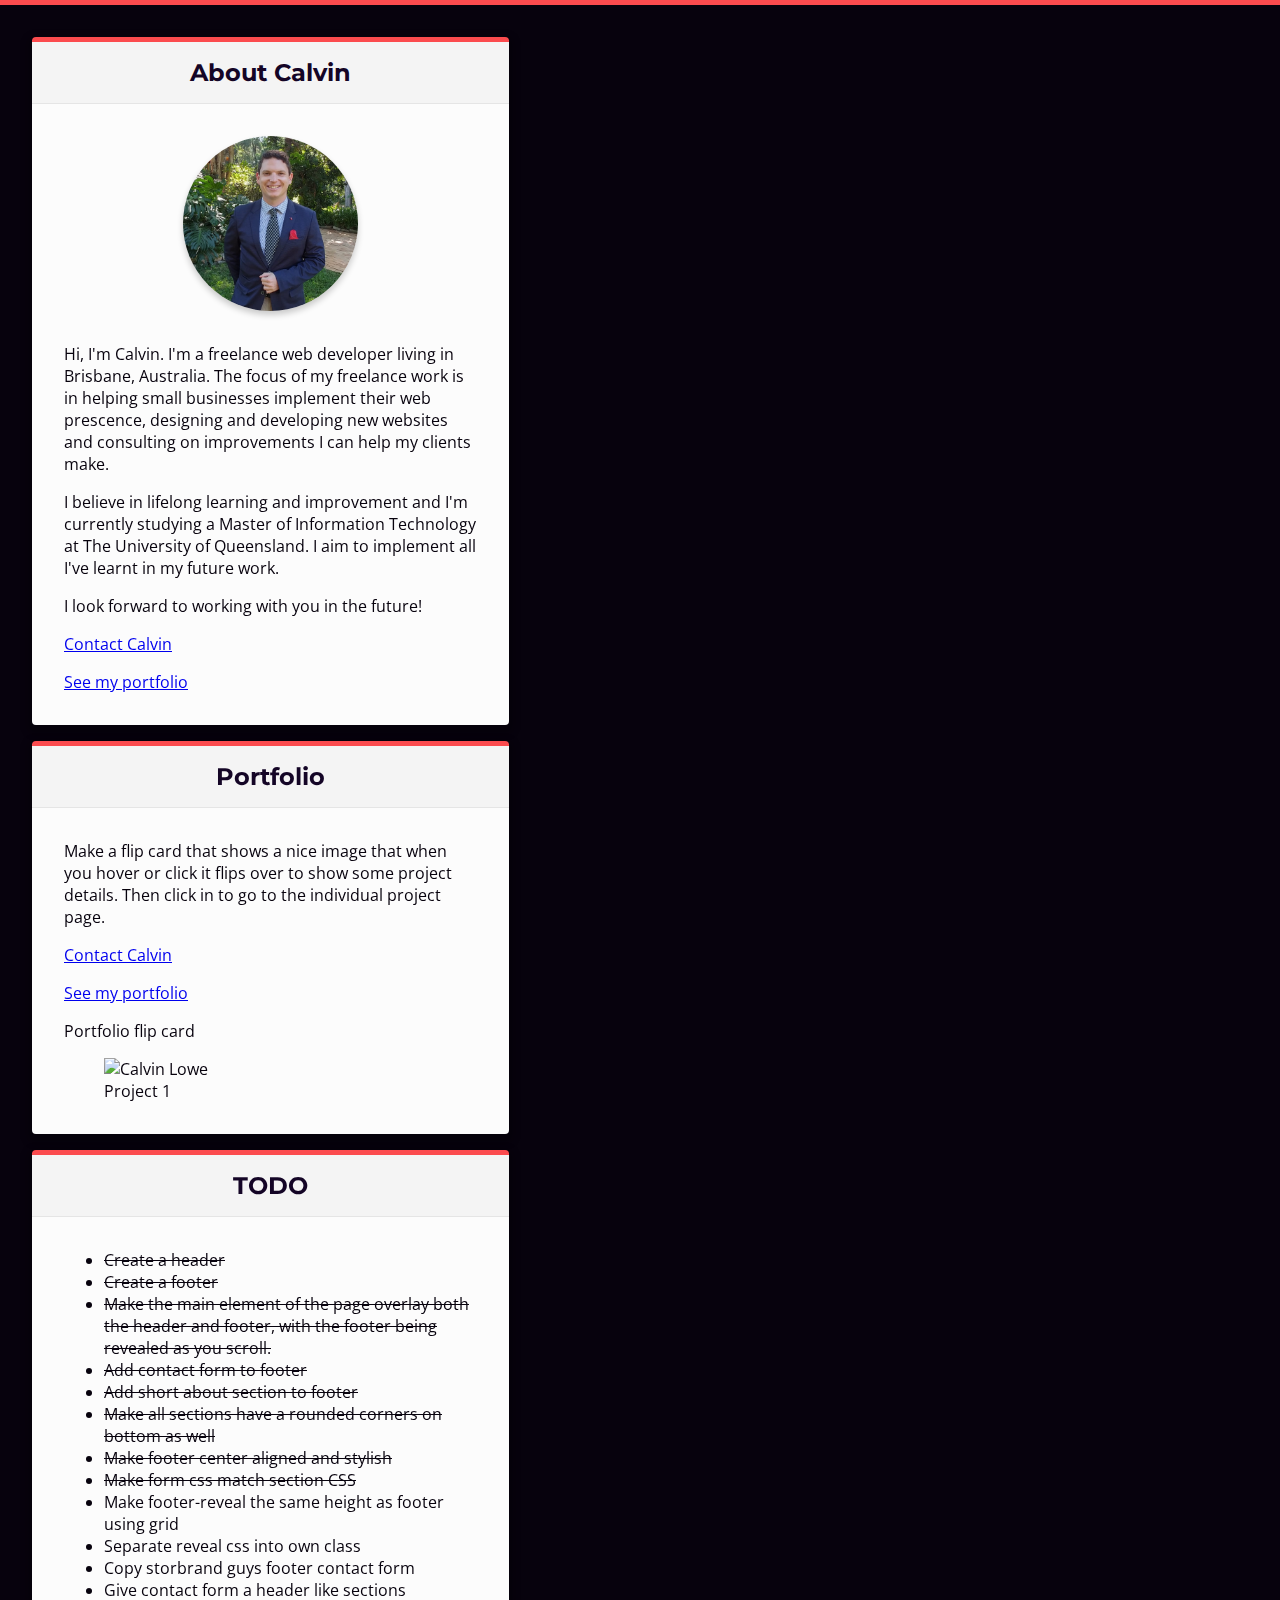
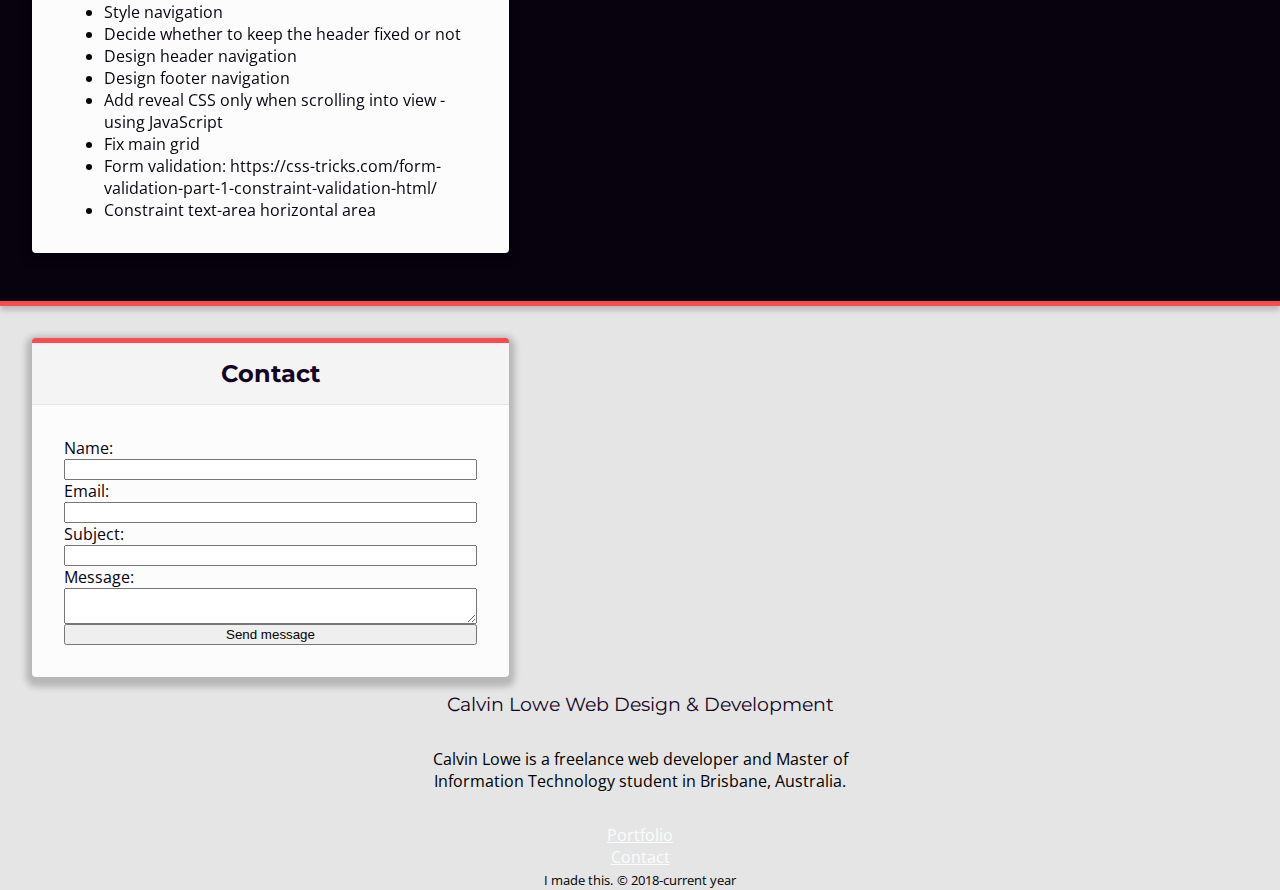
==== index.html @ c261b050 "Footer form" ====
<!DOCTYPE html>
<html lang="en"> <!-- Language set to English -->
<head>
    <!-- Meta -->
    <meta charset="utf-8">
    <meta name="viewport" content="width=device-width, initial-scale=1">
    <meta name="author" content="Calvin Lowe" />
    <meta name="description" content="Calvin Lowe is freelance a web developer who specialises in helping small business create and optimise their presence on the web">

    <!-- External resources -->
    <link href="https://fonts.googleapis.com/css?family=Montserrat:400,900|Open+Sans" rel="stylesheet">
    <script defer src="https://use.fontawesome.com/releases/v5.0.13/js/all.js" integrity="sha384-xymdQtn1n3lH2wcu0qhcdaOpQwyoarkgLVxC/wZ5q7h9gHtxICrpcaSUfygqZGOe" crossorigin="anonymous"></script>

    <!-- Stylesheets -->
    <link rel="stylesheet" href="css/base.css">
    <link rel="stylesheet" href="css/variables.css">
    <link rel="stylesheet" href="css/layout.css">
    <link rel="stylesheet" href="css/state.css">
    <link rel="stylesheet" href="css/header.css">
    <link rel="stylesheet" href="css/forms.css">
    <link rel="stylesheet" href="css/main.css">
    <link rel="stylesheet" href="css/footer.css">
    <link rel="stylesheet" href="css/sections.css">
    <link rel="stylesheet" href="css/home.css"
    
  
    <!-- Title -->
    <title>Calvin Lowe - Web Design &amp; Development</title>
</head>

<body class="page home">
    <header class="page__header">
        <h1 class="heading page__header__heading">Calvin Lowe <span class="page__header__heading__subheading">Web Design &amp; Development</span></h1>
        <nav class="page__header__nav">
            <ul class="list page__header__nav__list">
                <li><a class="link"href="#">Portfolio</a></li>
                <li><a class="link"href="#">Contact</a></li>
            </ul>
        </nav>
    </header>
    <main class="main home__main grid_type_home">
        <section class="section about">
            <header class="section__header">
                <i class="section__header__icon fas fa-user"></i>
                <h2 class="heading heading_type_section">About Calvin</h2>
            </header>

            <aside class="main__section__aside profile">
                <img class="profile__img" alt="Calvin Lowe" src="img/CalvinLoweProfile_1000x1000.jpg" width="175" height="175">
                <nav class="">
                    <ul class="list list_type_social_profile">
                        <li>
                            <a class="link profile__social__nav__list__link" title="Calvin's GitHub profile" href="https://github.com/CalvinLowe">
                                <i class="fab fa-github"></i>
                            </a>
                        </li>
                        <li>
                            <a class="link link_type_social" title="Calvin's Twitter profile" href="https://twitter.com/calvinwlowe">
                                <i class="fab fa-twitter"></i>
                            </a>
                        </li>
                        <li>
                            <a class="link link_type_social" title="Calvin's Codepen profile" href="https://codepen.io/clwebdev/#">
                                <i class="fab fa-codepen"></i>
                            </a>
                        </li>
                    </ul>
                </nav>
            </aside>
            <div class="section__wrap">
                <p>Hi, I'm Calvin. I'm a freelance web developer living in Brisbane, Australia. The focus of my freelance work is in helping small businesses implement their web prescence, designing and developing new websites and consulting on improvements I can help my clients make.</p>
                <p>I believe in lifelong learning and improvement and I'm currently studying a Master of Information Technology at The University of Queensland. I aim to implement all I've learnt in my future work.</p>
                <p>I look forward to working with you in the future!</p>
                <p><a class="link" href="/contact">Contact Calvin</a></p>
                <p><a class="link" href="/portfolio">See my portfolio</a></p>
            </div>
		</section>
		
		<section class="section">
			<header class="section__header">
				<i class="section__header__icon fas fa-code"></i>
				<h2 class="heading heading_type_section">Portfolio</h2>
			</header>
			<div class="section__wrap">
				<p>Make a flip card that shows a nice image that when you hover or click it flips over to show some project details. Then click in to go to the individual project page.</p>
				<p><a class="link" href="/contact">Contact Calvin</a></p>
				<p><a class="link" href="/portfolio">See my portfolio</a></p>
				<div>Portfolio flip card</div>
				<figure>
				<img alt="Calvin Lowe" src="http://via.placeholder.com/200x100">
				<figcaption>Project 1</figcaption>
				</figure>
			</div>
        </section>
        
        <section class="section">
			<header class="section__header">
				<i class="section__header__icon fas fa-code"></i>
				<h2 class="heading heading_type_section">TODO</h2>
			</header>
			<div class="section__wrap">
				<ul>
                    <li><s>Create a header</s></li>
                    <li><s>Create a footer</s></li>
                    <li><s>Make the main element of the page overlay both the header and footer, with the footer being revealed as you scroll.</s></li>
                    <li><s>Add contact form to footer</s></li>
                    <li><s>Add short about section to footer</s></li>
                    <li><s>Make all sections have a rounded corners on bottom as well</s></li>
                    <li><s>Make footer center aligned and stylish</s></li>
                    <li><s>Make form css match section CSS</s></li>
                    <li>Make footer-reveal the same height as footer using grid</li>
                    <li>Separate reveal css into own class</li>
                    <li>Copy storbrand guys footer contact form</li>
                    <li>Give contact form a header like sections</li>
                    <li>Style navigation</li>
                    <li>Decide whether to keep the header fixed or not</li>
                    <li>Design header navigation</li>
                    <li>Design footer navigation</li>
                    <li>Add reveal CSS only when scrolling into view - using JavaScript</li>
                    <li>Fix main grid</li>
                    <li>Form validation: https://css-tricks.com/form-validation-part-1-constraint-validation-html/</li>
                    <li>Constraint text-area horizontal area</li>
                </ul>
				</figure>
			</div>
        </section>
        
    </main>
    <footer class="page__footer--reveal"></footer>
    <footer class="page__footer">
        
        <form class="section form page__footer__form">
            <header class="section__header">
                <i class="section__header__icon far fa-envelope"></i>
                <h2 class="heading heading_type_section">Contact</h2>
            </header>
            <div class="form__wrapper">
                <label>Name:</label>
                <input type="text">
                <label>Email:</label>
                <input type="email">
                <label>Subject:</label>
                <input type="text">
                <label>Message:</label>
                <textarea></textarea>
                <input type="submit" value="Send message">
            </div>
        </form>
        <h3 class="heading heading_type_footer">Calvin Lowe <span class="page__footer__heading__subheading">Web Design &amp; Development</span></h3>
        <p class="page__footer__about">Calvin Lowe is a freelance web developer and Master of Information Technology student in Brisbane, Australia.</p>
        <nav class="page__footer__nav">
            <ul class="list page__footer__nav__list">
                <li><a class="link link_type_footer" href="#">Portfolio</a></li>
                <li><a class="link link_type_footer" href="#">Contact</a></li>
            </ul>
        </nav>
        <small>I made this.</small>
        <small>&copy; 2018-current year</small>
    </footer>

</body>
</html>
---- css/base.css ----
/**
@author: Calvin Lowe
@url: https://calvinlowe.com
@version: 2.0
@date: 17.05.18
**/

/*=============================================================================
#   Base
=============================================================================*/
p, small {
	max-width: var(--text-width);
}
.page {
	margin: 0;
    background-color: #e5e5e5;
    background-image: url("../img/trianglify.svg");
    background-size: cover;
    background-repeat: no-repeat;
	background-attachment: fixed;
	font-family: 'Open Sans', sans-serif;
	box-sizing: border-box;
}
.main {
    padding: 1rem;
}
.heading {
	font-family: 'Montserrat', sans-serif;
	margin-top: 0;
	margin-bottom: 1rem;
	color: var(--secondary-dark-colour);
}
.list {
	padding: 0;
	margin-bottom: 0;
    list-style: none;
}
.link, .link:visited {
	/* TODO: Disable hover effect on mobile? Detect touch  */
	/* TODO: What colour should I use for links??? */
    /*color: var(--secondary-dark-colour);*/
}



@media (min-width: 1000px) {
	.page {
		background-image: url("../img/trianglify-large.svg");
	}
}
---- css/variables.css ----
/**
@author: Calvin Lowe
@url: https://calvinlowe.com
@date: 17.03.18
**/

/*=============================================================================
#   Colors
=============================================================================*/
:root {
    /* Theme colours */
    --main-dark-colour: #07020D;
    --secondary-dark-colour: #140526;
    --main-light-colour: #fcfcfc;
    --main-accent-colour: #fb4b4e;
    --secondary-accent-colour: #d8d8f6;

    /* External colours */
    --twitter: #1da1f2;
    --github: #323131;
}

/*=============================================================================
#   Typography
=============================================================================*/
:root {
    --text-width: 53ch;
}
---- css/layout.css ----
/**
@author: Calvin Lowe
@url: https://calvinlowe.com
@date: 07.09.18
**/

/*=============================================================================
#   Layout
=============================================================================*/
.page {
    display: grid;
    grid-template-rows: auto auto minmax(200px, 500px);
}
---- css/state.css ----
/**
@author: Calvin Lowe
@url: https://calvinlowe.com
@date: 17.03.18
**/

/*=============================================================================
#    State
=============================================================================*/
.visually-hidden {
    display: none;
}
---- css/header.css ----
/**
@author: Calvin Lowe
@url: https://calvinlowe.com
@date: 17.03.18
**/

/*=============================================================================
#   Header
=============================================================================*/
.page__header {
    padding: 2rem;

    position: fixed;
    width: 100%;
    z-index: 2;
}
.page__header--reveal {
    height: 200px;
    z-index: 1;
}
.page__header__heading {}
---- css/forms.css ----
/**
@author: Calvin Lowe
@url: https://calvinlowe.com
@date: 17.03.18
**/

/*=============================================================================
#   Forms
=============================================================================*/
.page__footer__form {
    text-align: left;
}
.form__wrapper {
    padding: 0 2rem 2rem 2rem;

    display: grid; 
}
---- css/main.css ----
/**
@author: Calvin Lowe
@url: https://calvinlowe.com
@date: 06.09.18
**/

/*=============================================================================
#   Main
=============================================================================*/
.main {
    background-color: var(--main-dark-colour);
    border-top: 5px solid var(--main-accent-colour);
    border-bottom: 5px solid var(--main-accent-colour);
    box-shadow: 0 4px 6px 0 rgba(0,0,0,0.2);
    padding: 2rem;

    position: relative;
    z-index: 3;
}
---- css/footer.css ----
/**
@author: Calvin Lowe
@url: https://calvinlowe.com
@date: 17.03.18
**/

/*=============================================================================
#   Footer
=============================================================================*/
.page__footer {
    padding: 2rem;
    text-align: center;

    /*position: fixed;
    bottom: 0;
    width: 100%;
    z-index: 2;*/
}
.page__footer--reveal {
    z-index: 1;
}
.heading_type_footer {
    font-weight: 400;
    margin: 1rem;
}
.page__footer__nav__list {
    margin-bottom: 0;
}
.link_type_footer, .link_type_footer:visited {
    color: var(--main-light-colour);
}

.page__footer__about {
    display: inline-block;
}
---- css/sections.css ----
/**
@author: Calvin Lowe
@url: https://calvinlowe.com
@date: 17.03.18
**/

/*=============================================================================
#   Sections
=============================================================================*/
.section {
    color: var(--main-dark-colour);
    background-color: var(--main-light-colour);
    border-top: 5px solid var(--main-accent-colour);
    box-shadow: 0 4px 6px 6px rgba(0,0,0,0.2);
    border-radius: 4px;
    max-width: var(--text-width);
    margin-bottom: 1rem;
}
.section__header {
    background-color: #f4f4f4;
    border-bottom: 1px solid #e5e5e5;
    margin: 0;
    margin-bottom: 2rem;
    display: grid;
    grid-template-columns: 1fr 4fr;
    grid-template-rows: 1fr;
}
.heading_type_section {
    margin-top: 1rem;
    grid-column: 1 / 3;
    grid-row: 1 / 2;
    place-self: center;
}
.section__header__icon {
    grid-row: 1 / 2;
    grid-column: 1 / 2;
    place-self: center;
}
.profile__img {
    display: block;
    border-radius: 50%;
    margin: auto;
    box-shadow: 0 4px 6px 0 rgba(0,0,0,0.2);
}
.list_type_social_profile {
  display: flex;
  justify-content: space-evenly;
  margin: 1rem auto 0 auto;
  width: 175px;
}

.section__wrap {
    padding: 1rem 2rem;
    padding-top: 0;
}
/*=============================================================================
#   Icons
=============================================================================*/
.page .svg-inline--fa{
    color: var(--main-dark-colour);
    height: 1.5rem;
    width: 1.5rem;
}
.link_type_social:hover .fa-twitter {
    color: var(--twitter);
}
.link_type_social:hover .fa-github {
    color: var(--github);
}
---- css/home.css ----
/**
@author: Calvin Lowe
@url: https://calvinlowe.com
@date: 28.06.18
**/

/*=============================================================================
#   Grid
=============================================================================*/
/* TODO: Grid doesn't work with Padding on .main */
/*.grid_type_home {
    display: grid;
    grid-gap: 1rem;
    grid-template-columns: 1fr 1fr;
}*/
/*@media (min-width: 800px) {
    .grid_type_home {
        grid-template-columns: 1fr 1fr;
    }
        
}*/
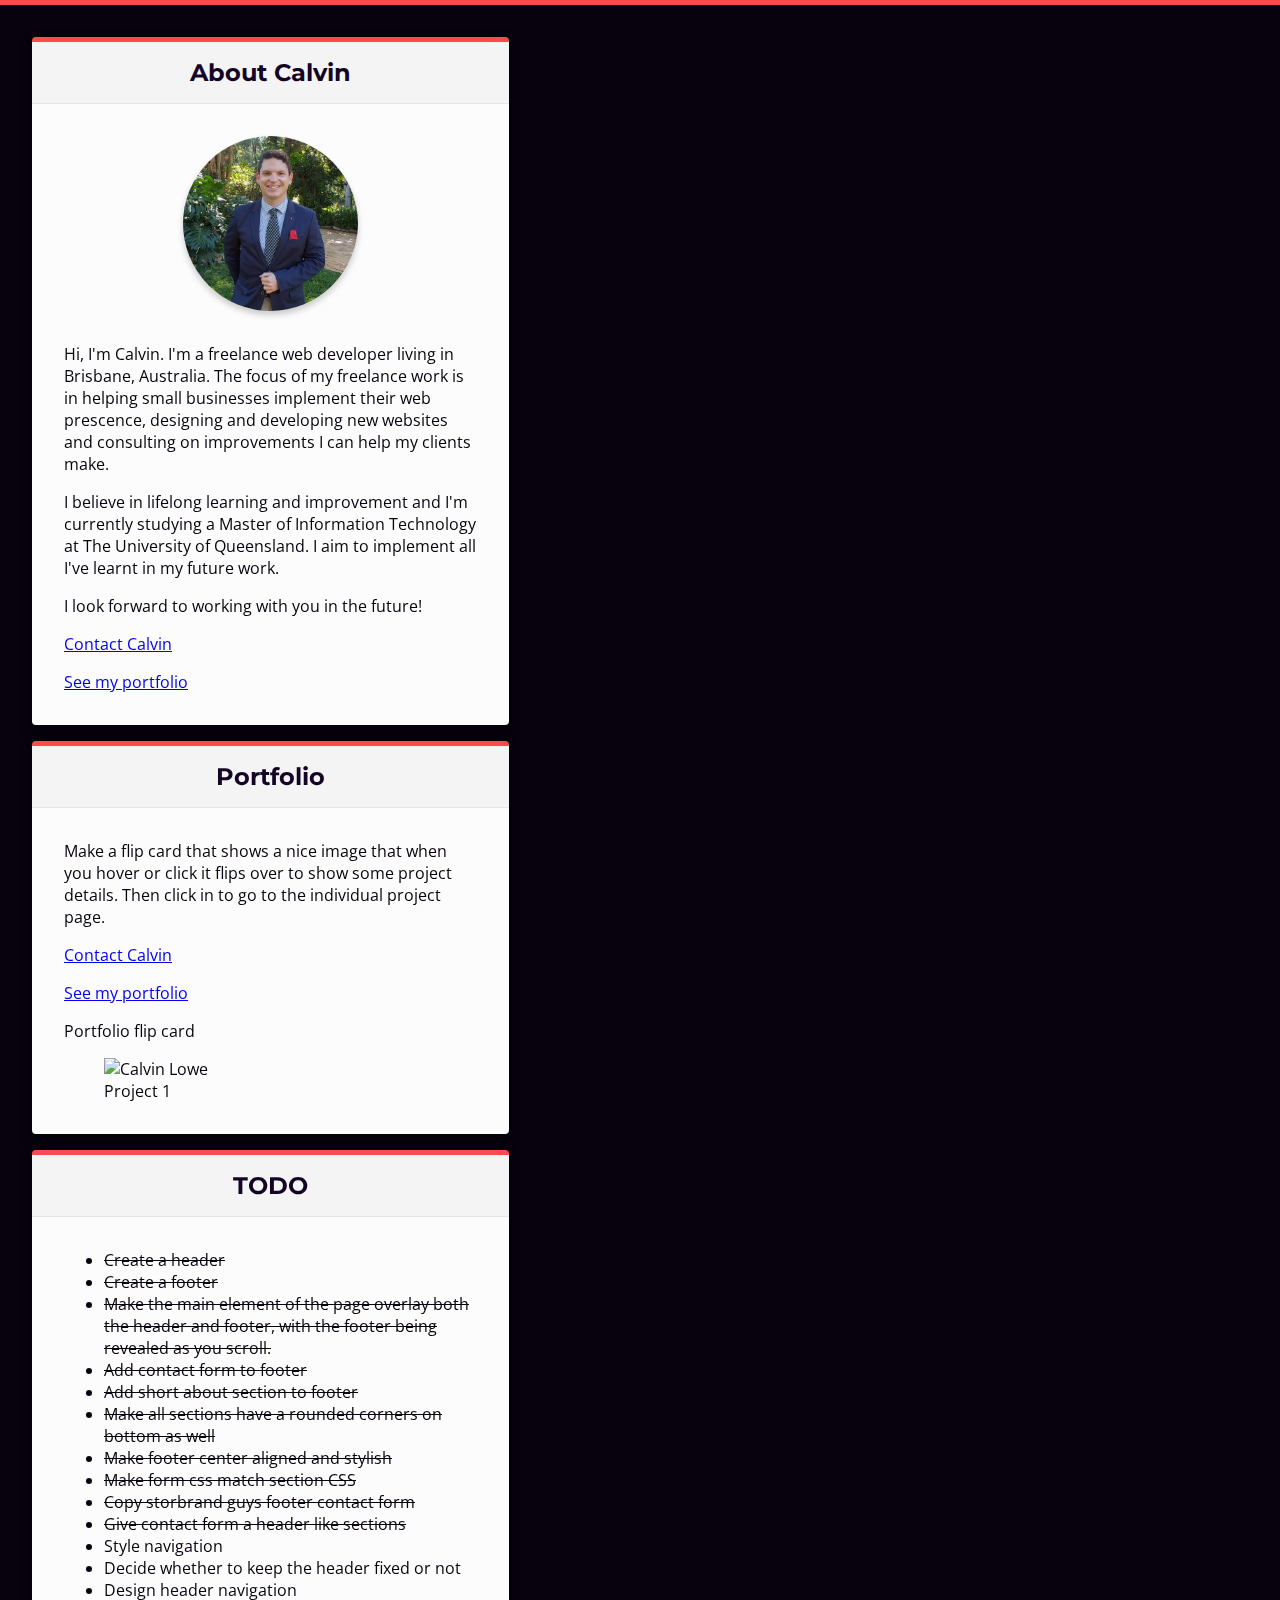
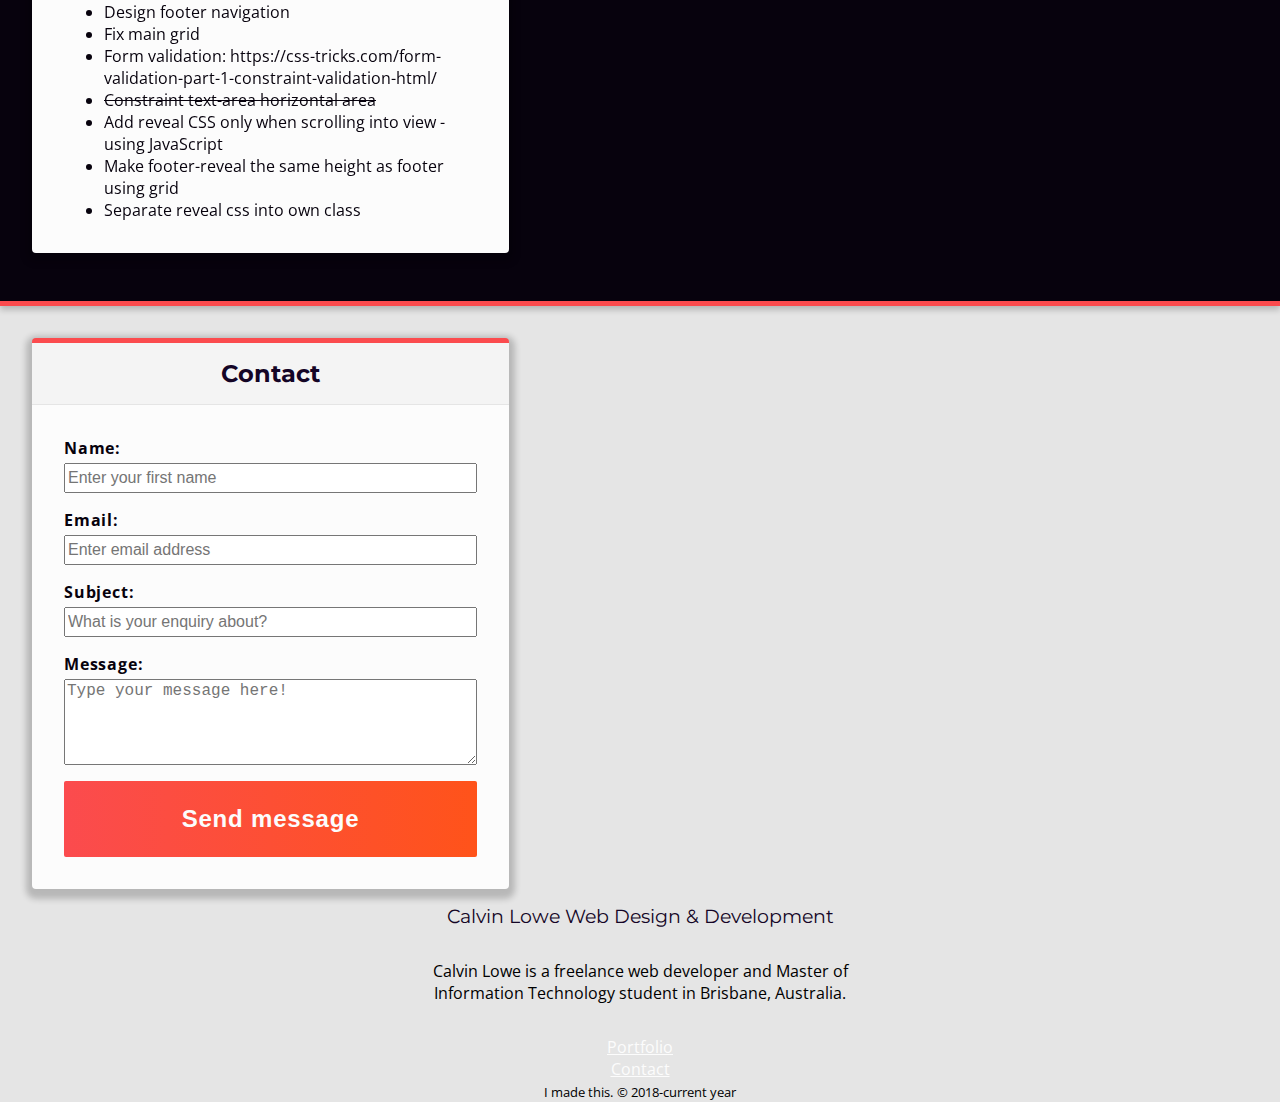
==== commit 4c1fd928: "Form and variables updated" ====
--- a/index.html
+++ b/index.html
@@ -21,9 +21,8 @@
     <link rel="stylesheet" href="css/main.css">
     <link rel="stylesheet" href="css/footer.css">
     <link rel="stylesheet" href="css/sections.css">
-    <link rel="stylesheet" href="css/home.css"
+    <link rel="stylesheet" href="css/home.css">
     
-  
     <!-- Title -->
     <title>Calvin Lowe - Web Design &amp; Development</title>
 </head>
@@ -108,18 +107,20 @@
                     <li><s>Make all sections have a rounded corners on bottom as well</s></li>
                     <li><s>Make footer center aligned and stylish</s></li>
                     <li><s>Make form css match section CSS</s></li>
-                    <li>Make footer-reveal the same height as footer using grid</li>
-                    <li>Separate reveal css into own class</li>
-                    <li>Copy storbrand guys footer contact form</li>
-                    <li>Give contact form a header like sections</li>
+
+                    <li><s>Copy storbrand guys footer contact form</s></li>
+                    <li><s>Give contact form a header like sections</s></li>
                     <li>Style navigation</li>
                     <li>Decide whether to keep the header fixed or not</li>
                     <li>Design header navigation</li>
                     <li>Design footer navigation</li>
-                    <li>Add reveal CSS only when scrolling into view - using JavaScript</li>
+                    
                     <li>Fix main grid</li>
                     <li>Form validation: https://css-tricks.com/form-validation-part-1-constraint-validation-html/</li>
-                    <li>Constraint text-area horizontal area</li>
+                    <li><s>Constraint text-area horizontal area</s></li>
+                    <li>Add reveal CSS only when scrolling into view - using JavaScript</li>
+                    <li>Make footer-reveal the same height as footer using grid</li>
+                    <li>Separate reveal css into own class</li>
                 </ul>
 				</figure>
 			</div>
@@ -135,15 +136,15 @@
                 <h2 class="heading heading_type_section">Contact</h2>
             </header>
             <div class="form__wrapper">
-                <label>Name:</label>
-                <input type="text">
-                <label>Email:</label>
-                <input type="email">
-                <label>Subject:</label>
-                <input type="text">
-                <label>Message:</label>
-                <textarea></textarea>
-                <input type="submit" value="Send message">
+                <label class="form__label">Name:</label>
+                <input class="form__input" type="text" placeholder="Enter your first name" required>
+                <label class="form__label">Email:</label>
+                <input class="form__input" type="email" placeholder="Enter email address" required>
+                <label class="form__label">Subject:</label>
+                <input class="form__input" type="text" placeholder="What is your enquiry about?" required>
+                <label class="form__label">Message:</label>
+                <textarea class="form__input form__textarea" placeholder="Type your message here!" required></textarea>
+                <input class="button" type="submit" value="Send message">
             </div>
         </form>
         <h3 class="heading heading_type_footer">Calvin Lowe <span class="page__footer__heading__subheading">Web Design &amp; Development</span></h3>
--- a/css/variables.css
+++ b/css/variables.css
@@ -9,11 +9,11 @@
 =============================================================================*/
 :root {
     /* Theme colours */
-    --main-dark-colour: #07020D;
+    --primary-dark-colour: #07020D;
     --secondary-dark-colour: #140526;
-    --main-light-colour: #fcfcfc;
-    --main-accent-colour: #fb4b4e;
-    --secondary-accent-colour: #d8d8f6;
+    --primary-light-colour: #fcfcfc;
+    --primary-accent-colour: #fb4b4e;
+    --secondary-accent-colour: #ff531a;
 
     /* External colours */
     --twitter: #1da1f2;
--- a/css/forms.css
+++ b/css/forms.css
@@ -15,3 +15,37 @@
 
     display: grid; 
 }
+
+.form__label {
+    letter-spacing: 0.05rem;
+    margin-bottom: 0.25rem;
+    font-weight: bold;
+    color: var(--primary-dark-colour);
+}
+
+.form__input {
+    min-height: 1.5rem;
+    margin-bottom: 1rem;
+    font-size: 1rem;
+}
+.form__input:focus {
+    border-radius: 2px;
+}
+
+.form__textarea {
+    min-height: 5rem;
+    max-width: 100%;
+    resize: vertical;
+}
+
+.button {
+    font-size: 1.5rem;
+    color: var(--primary-light-colour);
+    border: 0;
+    padding: 1.5rem;
+    border-radius: 2px;
+    font-weight: bold;
+    letter-spacing: 0.05rem;
+    background: linear-gradient(90deg, var(--primary-accent-colour) 0%, var(--secondary-accent-colour) 100%);
+    cursor: pointer;
+}
--- a/css/main.css
+++ b/css/main.css
@@ -8,9 +8,9 @@
 #   Main
 =============================================================================*/
 .main {
-    background-color: var(--main-dark-colour);
-    border-top: 5px solid var(--main-accent-colour);
-    border-bottom: 5px solid var(--main-accent-colour);
+    background-color: var(--primary-dark-colour);
+    border-top: 5px solid var(--primary-accent-colour);
+    border-bottom: 5px solid var(--primary-accent-colour);
     box-shadow: 0 4px 6px 0 rgba(0,0,0,0.2);
     padding: 2rem;
 
--- a/css/footer.css
+++ b/css/footer.css
@@ -27,7 +27,7 @@
     margin-bottom: 0;
 }
 .link_type_footer, .link_type_footer:visited {
-    color: var(--main-light-colour);
+    color: var(--primary-light-colour);
 }
 
 .page__footer__about {
--- a/css/sections.css
+++ b/css/sections.css
@@ -8,9 +8,9 @@
 #   Sections
 =============================================================================*/
 .section {
-    color: var(--main-dark-colour);
-    background-color: var(--main-light-colour);
-    border-top: 5px solid var(--main-accent-colour);
+    color: var(--primary-dark-colour);
+    background-color: var(--primary-light-colour);
+    border-top: 5px solid var(--primary-accent-colour);
     box-shadow: 0 4px 6px 6px rgba(0,0,0,0.2);
     border-radius: 4px;
     max-width: var(--text-width);
@@ -57,7 +57,7 @@
 #   Icons
 =============================================================================*/
 .page .svg-inline--fa{
-    color: var(--main-dark-colour);
+    color: var(--primary-dark-colour);
     height: 1.5rem;
     width: 1.5rem;
 }
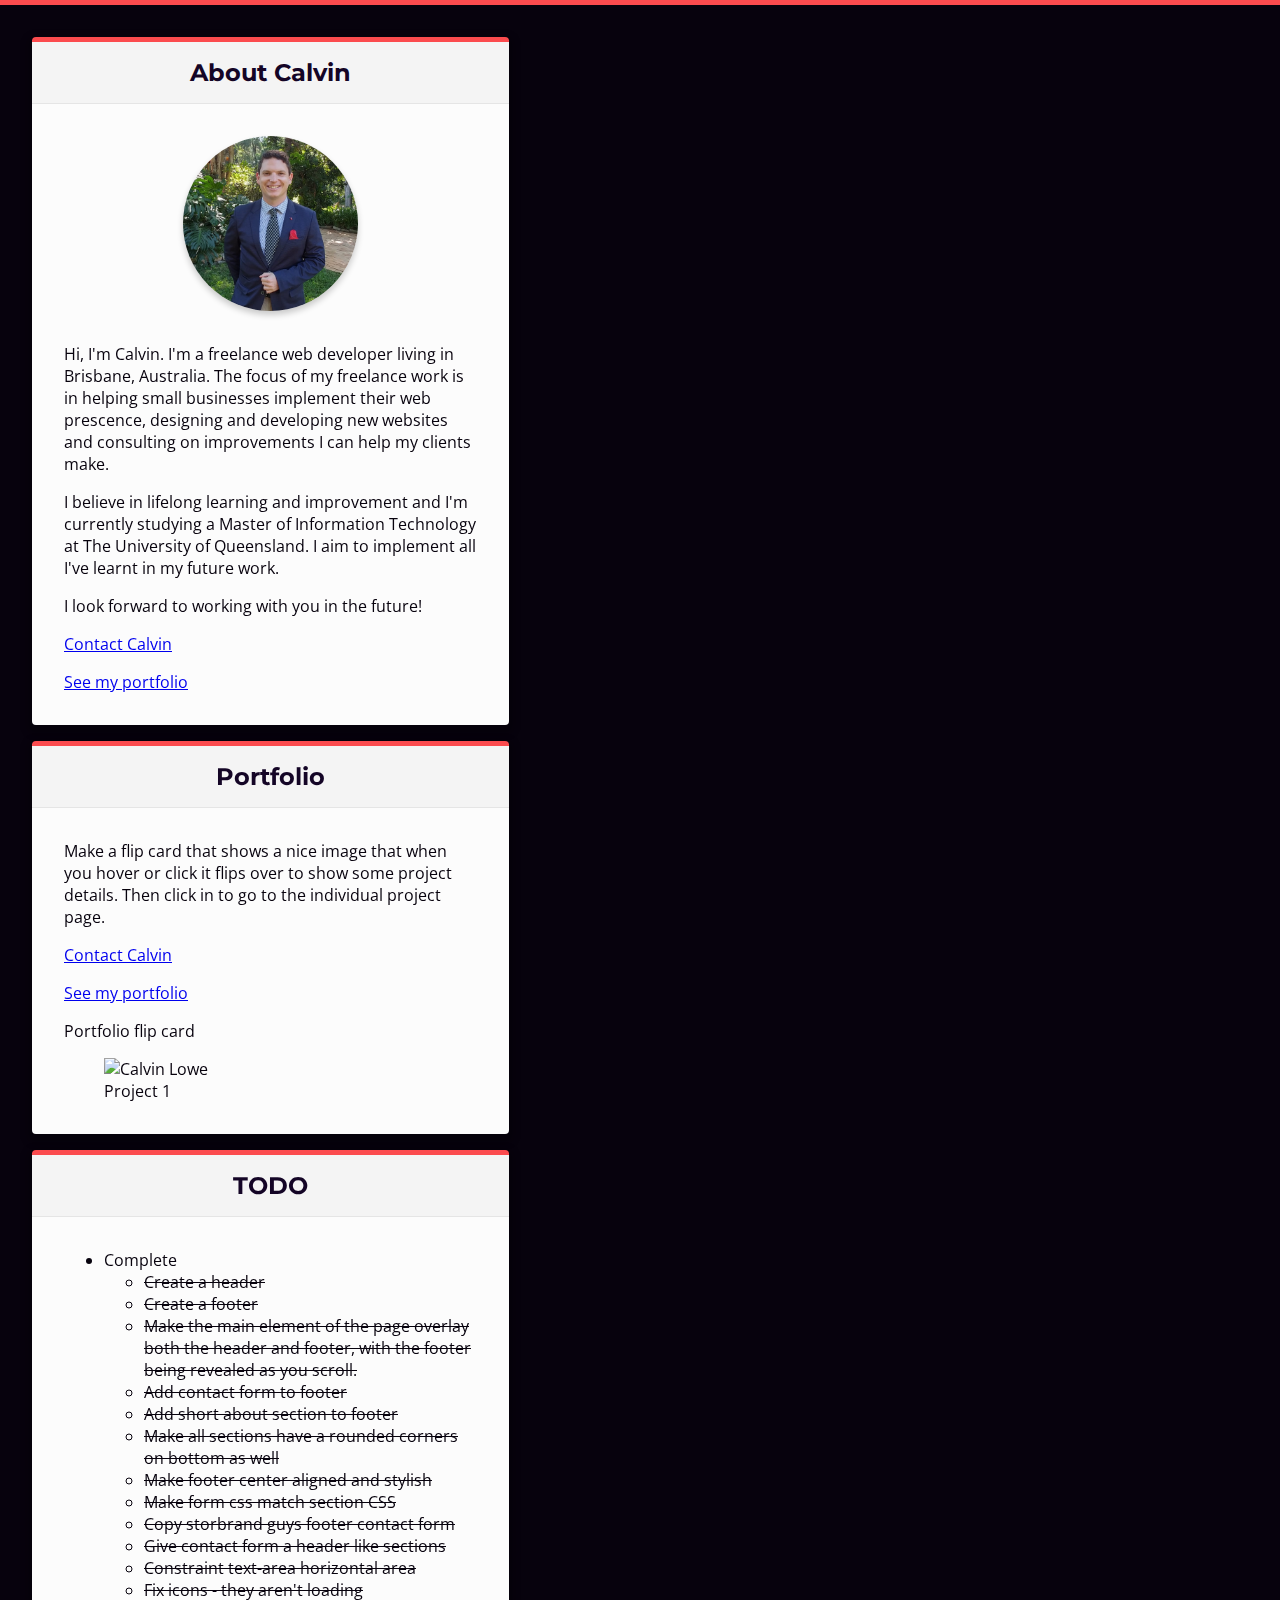
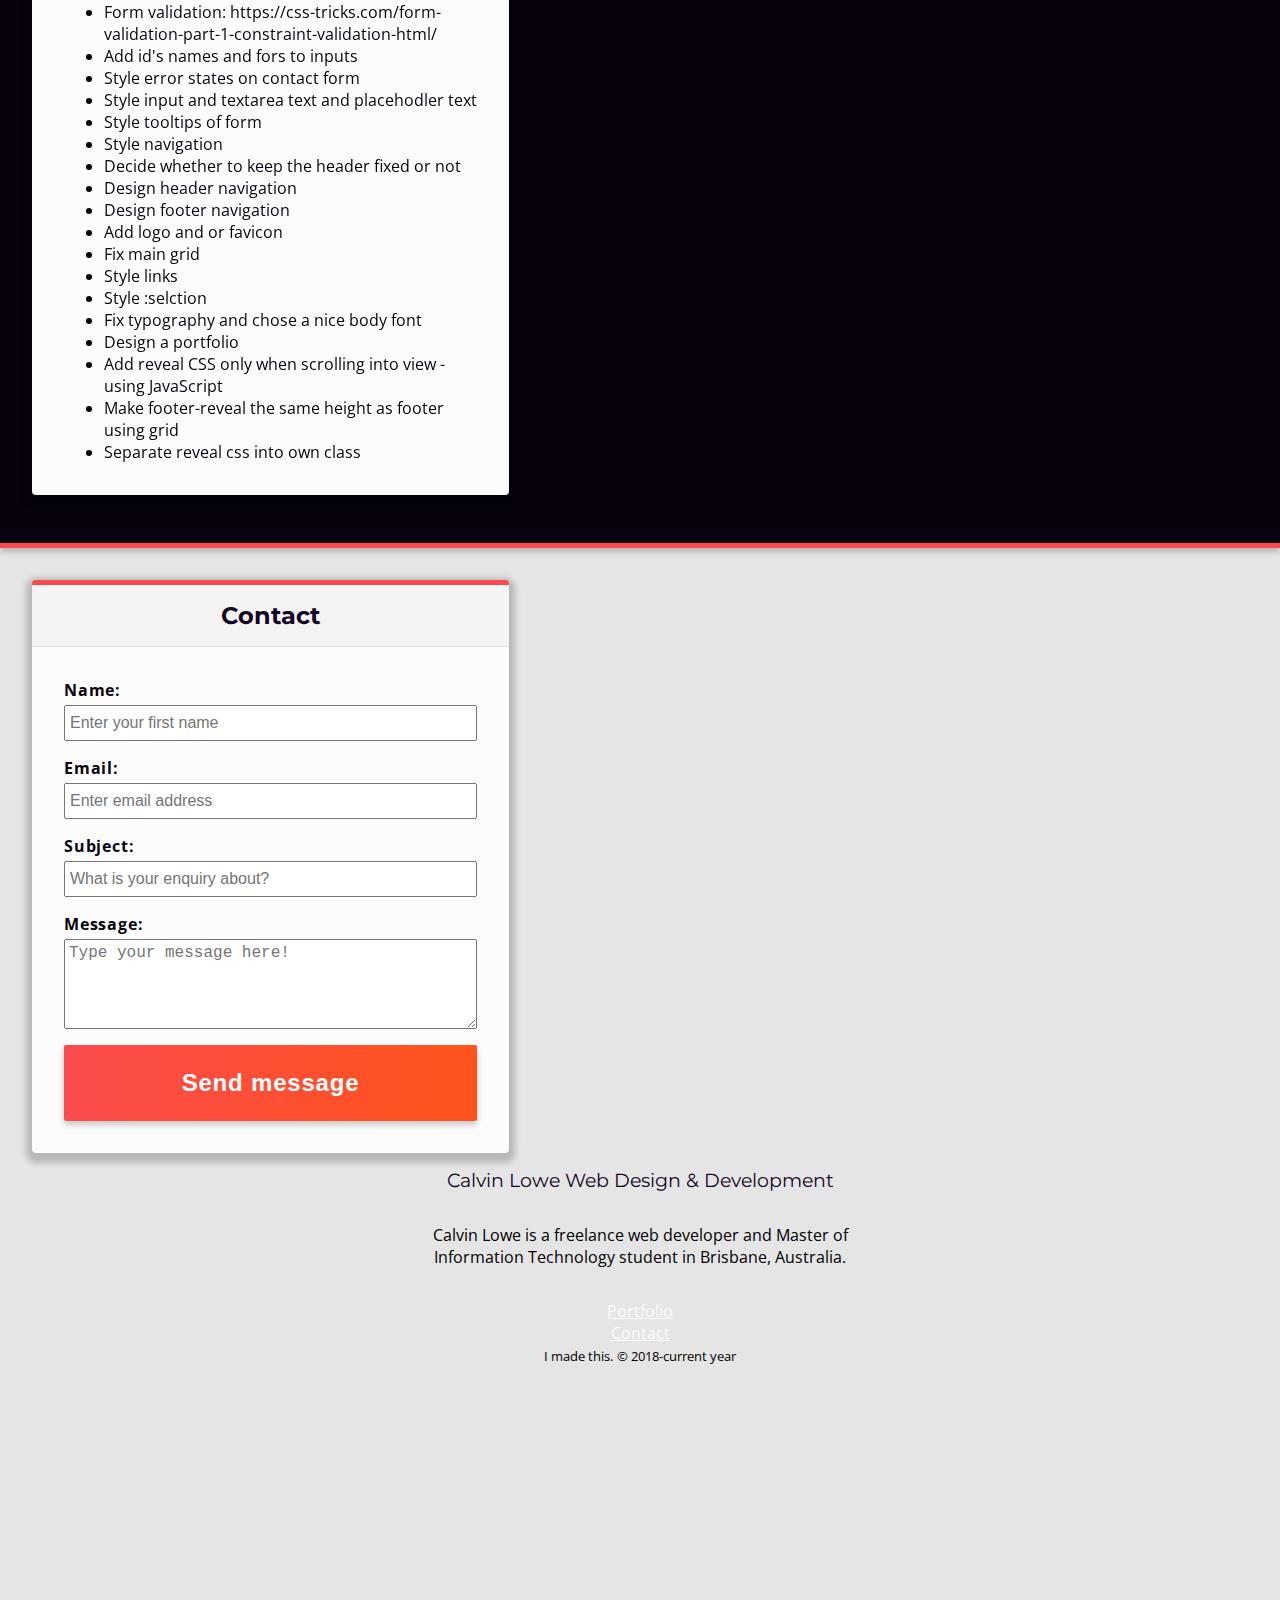
==== commit 60eb3090: "Working on form validation" ====
--- a/index.html
+++ b/index.html
@@ -99,25 +99,39 @@
 			</header>
 			<div class="section__wrap">
 				<ul>
-                    <li><s>Create a header</s></li>
-                    <li><s>Create a footer</s></li>
-                    <li><s>Make the main element of the page overlay both the header and footer, with the footer being revealed as you scroll.</s></li>
-                    <li><s>Add contact form to footer</s></li>
-                    <li><s>Add short about section to footer</s></li>
-                    <li><s>Make all sections have a rounded corners on bottom as well</s></li>
-                    <li><s>Make footer center aligned and stylish</s></li>
-                    <li><s>Make form css match section CSS</s></li>
-
-                    <li><s>Copy storbrand guys footer contact form</s></li>
-                    <li><s>Give contact form a header like sections</s></li>
+                    <li>Complete
+                        <ul>
+                            <li><s>Create a header</s></li>
+                            <li><s>Create a footer</s></li>
+                            <li><s>Make the main element of the page overlay both the header and footer, with the footer being revealed as you scroll.</s></li>
+                            <li><s>Add contact form to footer</s></li>
+                            <li><s>Add short about section to footer</s></li>
+                            <li><s>Make all sections have a rounded corners on bottom as well</s></li>
+                            <li><s>Make footer center aligned and stylish</s></li>
+                            <li><s>Make form css match section CSS</s></li>
+                            <li><s>Copy storbrand guys footer contact form</s></li>
+                            <li><s>Give contact form a header like sections</s></li>
+                            <li><s>Constraint text-area horizontal area</s></li>
+                            <li><s>Fix icons - they aren't loading</s></li>
+                        </ul>
+                    </li>
+
+                    <li>Form validation: https://css-tricks.com/form-validation-part-1-constraint-validation-html/</li>
+                    <li>Add id's names and fors to inputs</li>
+                    <li>Style error states on contact form</li>
+                    <li>Style input and textarea text and placehodler text</li>
+                    <li>Style tooltips of form</li>
                     <li>Style navigation</li>
                     <li>Decide whether to keep the header fixed or not</li>
                     <li>Design header navigation</li>
                     <li>Design footer navigation</li>
-                    
+                    <li>Add logo and or favicon</li>
                     <li>Fix main grid</li>
-                    <li>Form validation: https://css-tricks.com/form-validation-part-1-constraint-validation-html/</li>
-                    <li><s>Constraint text-area horizontal area</s></li>
+                    <li>Style links</li>
+                    <li>Style :selction</li>
+                    <li>Fix typography and chose a nice body font</li>
+                    <li>Design a portfolio</li>
+
                     <li>Add reveal CSS only when scrolling into view - using JavaScript</li>
                     <li>Make footer-reveal the same height as footer using grid</li>
                     <li>Separate reveal css into own class</li>
@@ -130,20 +144,42 @@
     <footer class="page__footer--reveal"></footer>
     <footer class="page__footer">
         
-        <form class="section form page__footer__form">
+        <form class="section form page__footer__form validate">
             <header class="section__header">
                 <i class="section__header__icon far fa-envelope"></i>
                 <h2 class="heading heading_type_section">Contact</h2>
             </header>
             <div class="form__wrapper">
+
                 <label class="form__label">Name:</label>
-                <input class="form__input" type="text" placeholder="Enter your first name" required>
+                <input
+                    class="form__input"
+                    type="text"
+                    placeholder="Enter your first name"
+                    minlength="3"
+                    maxlength="12"
+                    required>
+
                 <label class="form__label">Email:</label>
-                <input class="form__input" type="email" placeholder="Enter email address" required>
+                <input 
+                    class="form__input"
+                    type="email"
+                    placeholder="Enter email address"
+                    title="The domain portion of the email address is invalid (the portion after the @)."
+                    pattern="^([^\x00-\x20\x22\x28\x29\x2c\x2e\x3a-\x3c\x3e\x40\x5b-\x5d\x7f-\xff]+|\x22([^\x0d\x22\x5c\x80-\xff]|\x5c[\x00-\x7f])*\x22)(\x2e([^\x00-\x20\x22\x28\x29\x2c\x2e\x3a-\x3c\x3e\x40\x5b-\x5d\x7f-\xff]+|\x22([^\x0d\x22\x5c\x80-\xff]|\x5c[\x00-\x7f])*\x22))*\x40([^\x00-\x20\x22\x28\x29\x2c\x2e\x3a-\x3c\x3e\x40\x5b-\x5d\x7f-\xff]+|\x5b([^\x0d\x5b-\x5d\x80-\xff]|\x5c[\x00-\x7f])*\x5d)(\x2e([^\x00-\x20\x22\x28\x29\x2c\x2e\x3a-\x3c\x3e\x40\x5b-\x5d\x7f-\xff]+|\x5b([^\x0d\x5b-\x5d\x80-\xff]|\x5c[\x00-\x7f])*\x5d))*(\.\w{2,})+$"
+                    required>
+
                 <label class="form__label">Subject:</label>
-                <input class="form__input" type="text" placeholder="What is your enquiry about?" required>
+                <input
+                    class="form__input"
+                    type="text" placeholder="What is your enquiry about?"
+                    required>
+
                 <label class="form__label">Message:</label>
-                <textarea class="form__input form__textarea" placeholder="Type your message here!" required></textarea>
+                <textarea
+                    class="form__input form__textarea"
+                    placeholder="Type your message here!"
+                    required></textarea>
                 <input class="button" type="submit" value="Send message">
             </div>
         </form>
@@ -159,5 +195,7 @@
         <small>&copy; 2018-current year</small>
     </footer>
 
+    <!-- Scripts -->
+    <script src="js/validate.js"></script>
 </body>
 </html>
--- a/css/forms.css
+++ b/css/forms.css
@@ -27,6 +27,7 @@
     min-height: 1.5rem;
     margin-bottom: 1rem;
     font-size: 1rem;
+    padding: 0.25rem;
 }
 .form__input:focus {
     border-radius: 2px;
@@ -48,4 +49,11 @@
     letter-spacing: 0.05rem;
     background: linear-gradient(90deg, var(--primary-accent-colour) 0%, var(--secondary-accent-colour) 100%);
     cursor: pointer;
+    box-shadow: 0 4px 6px 0 rgba(0,0,0,0.2);
+
 }
+
+.button:hover {
+    background: linear-gradient(90deg, var(--secondary-accent-colour) 50%, var(--primary-accent-colour) 100%);
+    box-shadow: unset;
+}
--- a/css/footer.css
+++ b/css/footer.css
@@ -17,6 +17,7 @@
     z-index: 2;*/
 }
 .page__footer--reveal {
+    display: none;
     z-index: 1;
 }
 .heading_type_footer {
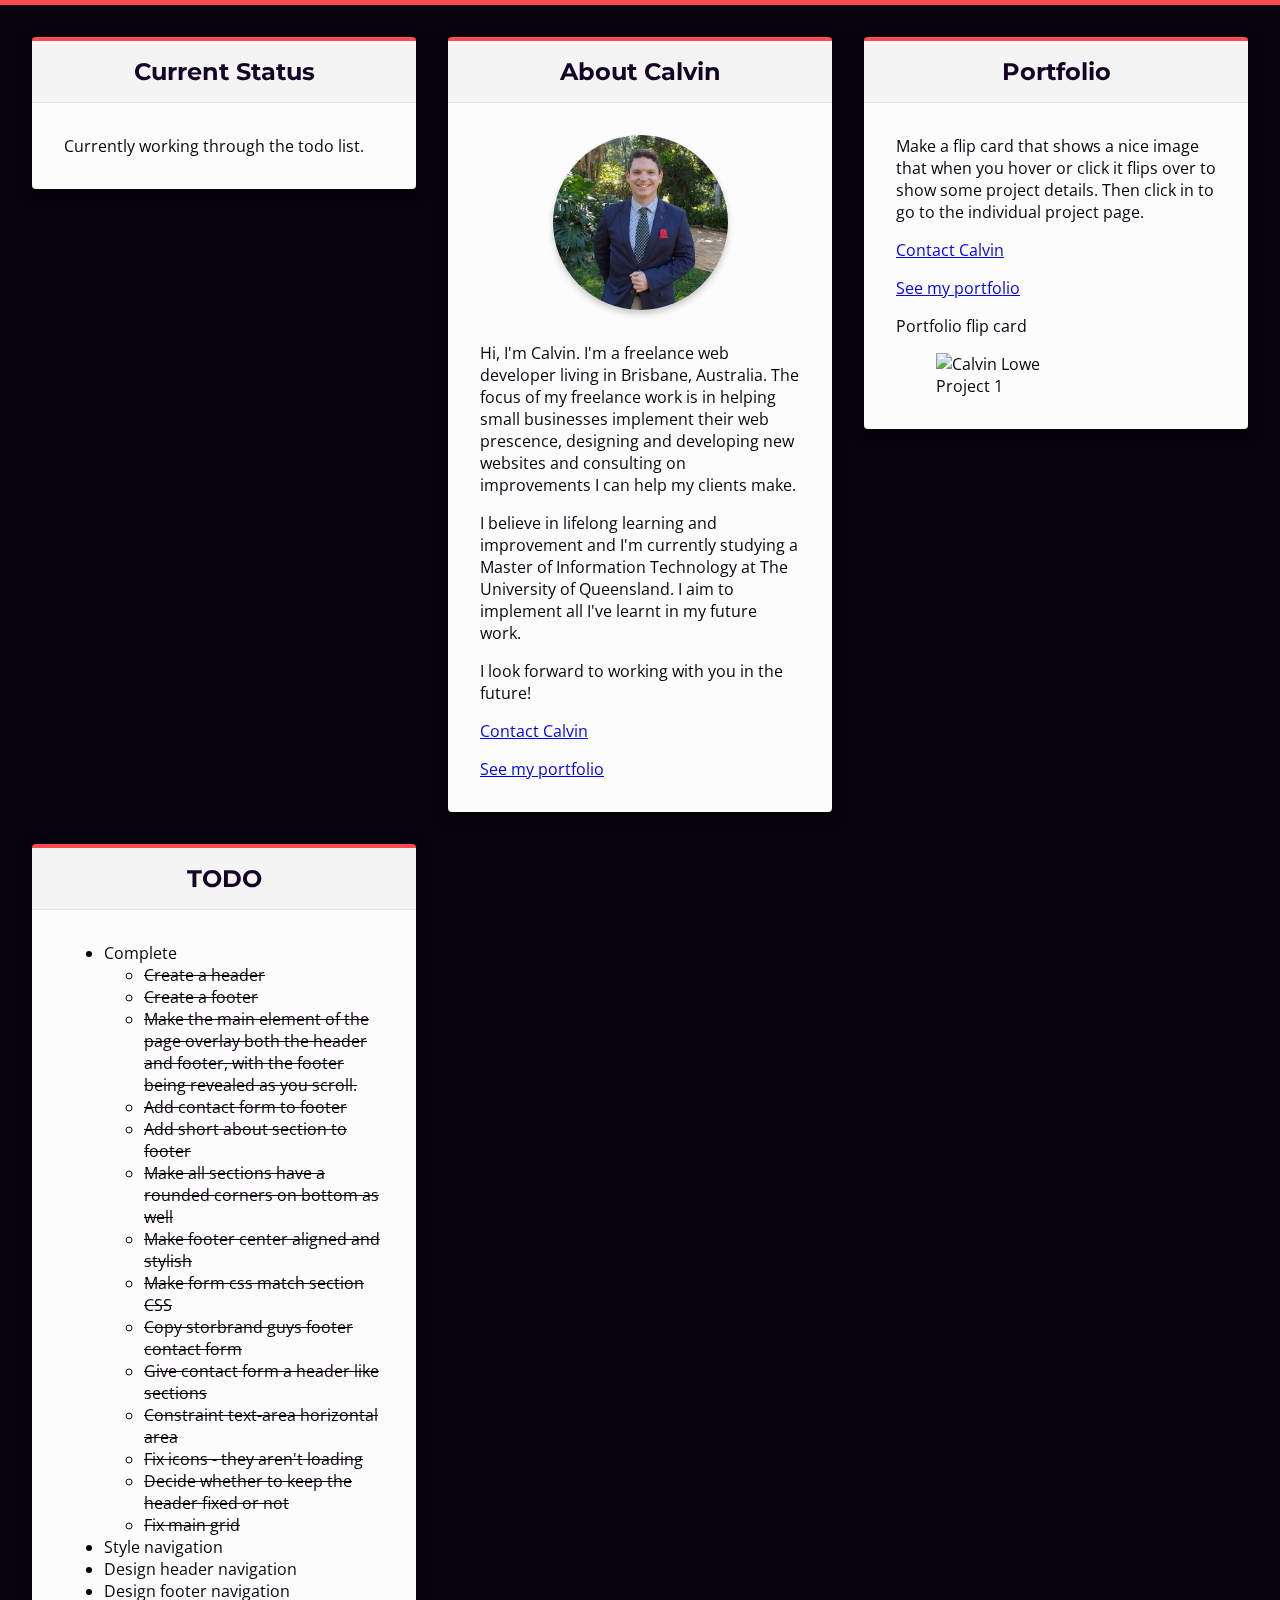
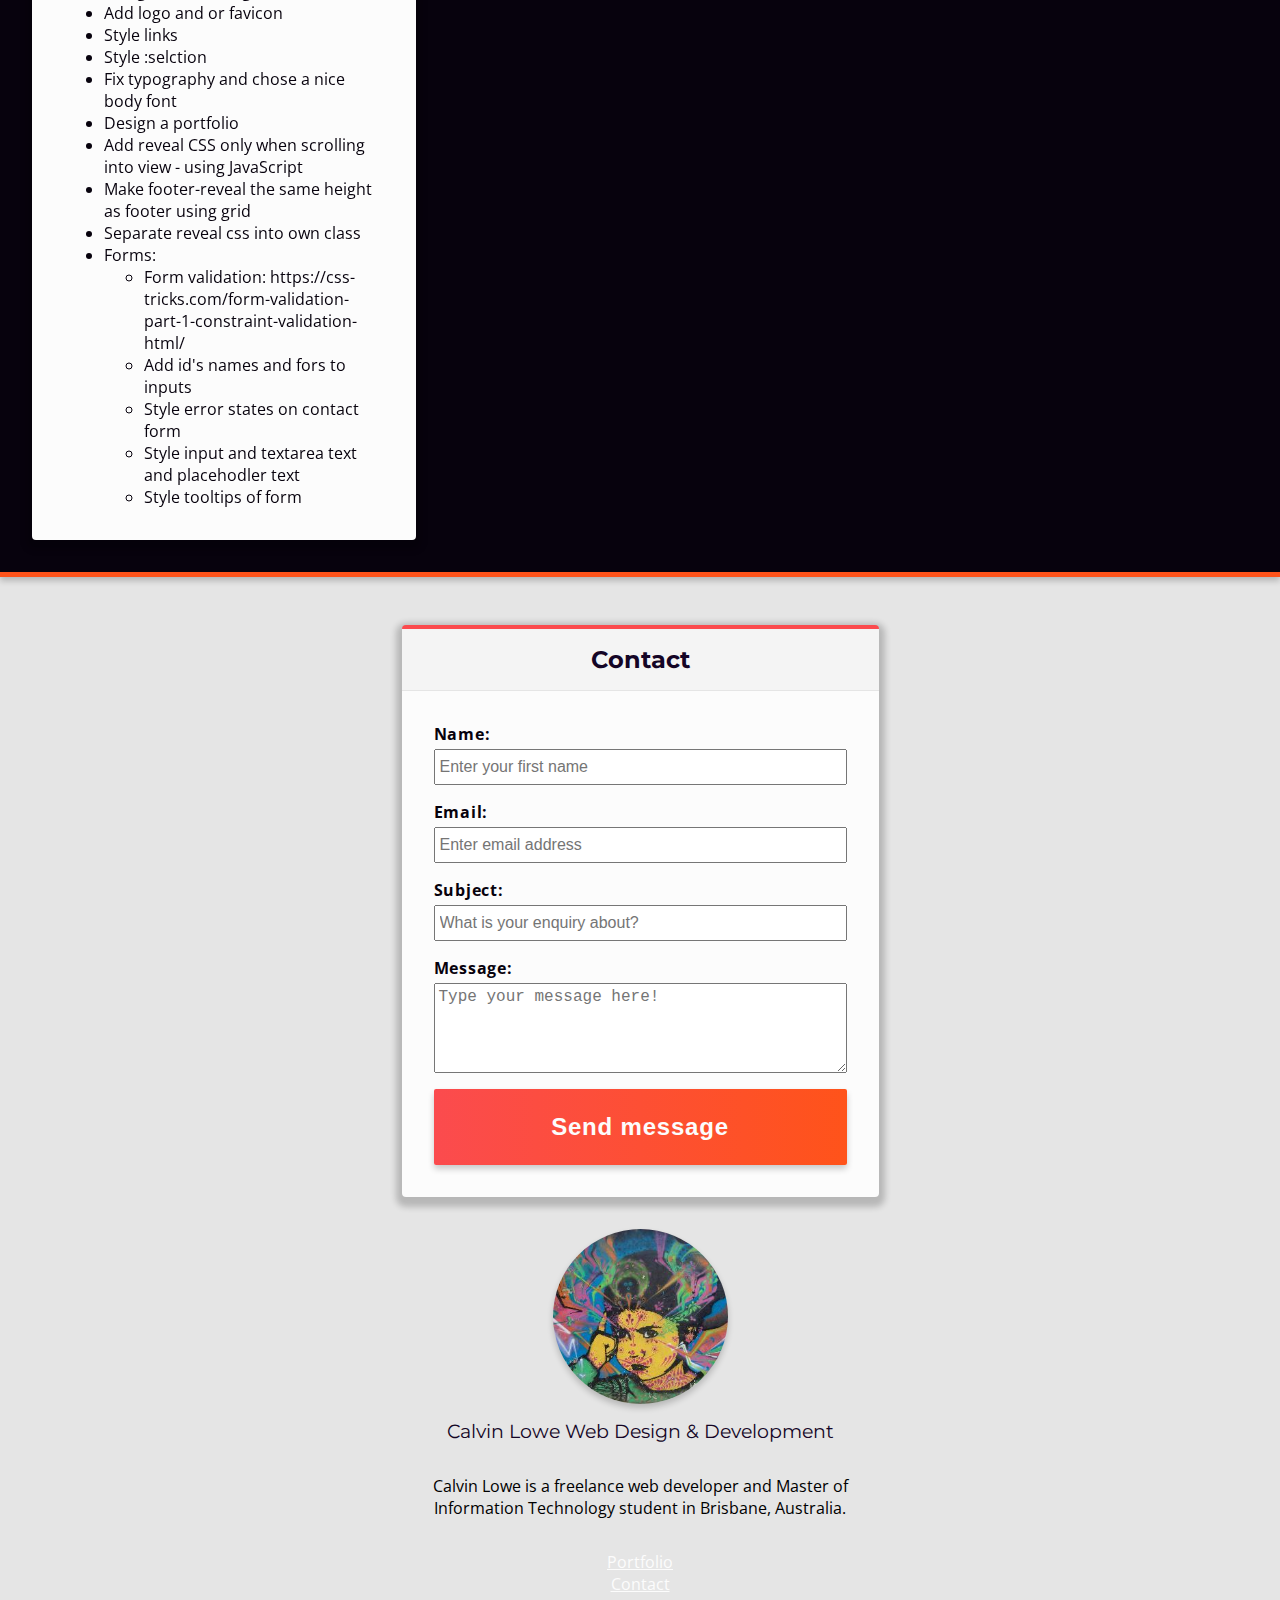
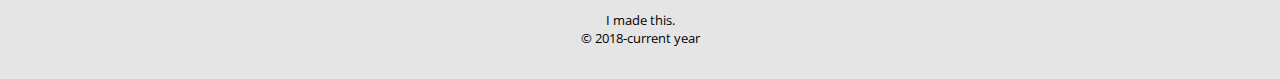
==== commit 4d166a2a: "Fixed grid" ====
--- a/index.html
+++ b/index.html
@@ -20,24 +20,38 @@
     <link rel="stylesheet" href="css/forms.css">
     <link rel="stylesheet" href="css/main.css">
     <link rel="stylesheet" href="css/footer.css">
+    <link rel="stylesheet" href="css/images.css">
+    <link rel="stylesheet" href="css/links.css">
     <link rel="stylesheet" href="css/sections.css">
-    <link rel="stylesheet" href="css/home.css">
+
+    <!-- Favicon -->
+    <link rel="shortcut icon" type="image/png" href="img/favicon.png"/>
     
     <!-- Title -->
     <title>Calvin Lowe - Web Design &amp; Development</title>
 </head>
 
-<body class="page home">
+<body class="page page-grid home">
     <header class="page__header">
+        <img class="img--circle profile__img" alt="Calvin Lowe" src="img/cwl_400x400.jpg" width="175" height="175">
         <h1 class="heading page__header__heading">Calvin Lowe <span class="page__header__heading__subheading">Web Design &amp; Development</span></h1>
         <nav class="page__header__nav">
             <ul class="list page__header__nav__list">
-                <li><a class="link"href="#">Portfolio</a></li>
-                <li><a class="link"href="#">Contact</a></li>
+                <li><a class="link link_type_header"href="#">Portfolio</a></li>
+                <li><a class="link link_type_header"href="#">Contact</a></li>
             </ul>
         </nav>
     </header>
-    <main class="main home__main grid_type_home">
+    <main class="main home__main main-grid">
+            <section class="section about">
+                    <header class="section__header">
+                        <i class="section__header__icon fas fa-tasks"></i>
+                        <h2 class="heading heading_type_section">Current Status</h2>
+                    </header>
+                    <div class="section__wrap">
+                        <p>Currently working through the todo list.</p>
+                    </div>
+                </section>
         <section class="section about">
             <header class="section__header">
                 <i class="section__header__icon fas fa-user"></i>
@@ -45,7 +59,7 @@
             </header>
 
             <aside class="main__section__aside profile">
-                <img class="profile__img" alt="Calvin Lowe" src="img/CalvinLoweProfile_1000x1000.jpg" width="175" height="175">
+                <img class="img--circle  profile__img" alt="Calvin Lowe" src="img/CalvinLoweProfile_1000x1000.jpg" width="175" height="175">
                 <nav class="">
                     <ul class="list list_type_social_profile">
                         <li>
@@ -100,33 +114,29 @@
 			<div class="section__wrap">
 				<ul>
                     <li>Complete
-                        <ul>
-                            <li><s>Create a header</s></li>
-                            <li><s>Create a footer</s></li>
-                            <li><s>Make the main element of the page overlay both the header and footer, with the footer being revealed as you scroll.</s></li>
-                            <li><s>Add contact form to footer</s></li>
-                            <li><s>Add short about section to footer</s></li>
-                            <li><s>Make all sections have a rounded corners on bottom as well</s></li>
-                            <li><s>Make footer center aligned and stylish</s></li>
-                            <li><s>Make form css match section CSS</s></li>
-                            <li><s>Copy storbrand guys footer contact form</s></li>
-                            <li><s>Give contact form a header like sections</s></li>
-                            <li><s>Constraint text-area horizontal area</s></li>
-                            <li><s>Fix icons - they aren't loading</s></li>
+                        <ul class="completed">
+                            <li>Create a header</li>
+                            <li>Create a footer</li>
+                            <li>Make the main element of the page overlay both the header and footer, with the footer being revealed as you scroll.</li>
+                            <li>Add contact form to footer</li>
+                            <li>Add short about section to footer</li>
+                            <li>Make all sections have a rounded corners on bottom as well</li>
+                            <li>Make footer center aligned and stylish</li>
+                            <li>Make form css match section CSS</li>
+                            <li>Copy storbrand guys footer contact form</li>
+                            <li>Give contact form a header like sections</li>
+                            <li>Constraint text-area horizontal area</li>
+                            <li>Fix icons - they aren't loading</li>
+                            <li>Decide whether to keep the header fixed or not</li>
+                            <li>Fix main grid</li>
                         </ul>
                     </li>
 
-                    <li>Form validation: https://css-tricks.com/form-validation-part-1-constraint-validation-html/</li>
-                    <li>Add id's names and fors to inputs</li>
-                    <li>Style error states on contact form</li>
-                    <li>Style input and textarea text and placehodler text</li>
-                    <li>Style tooltips of form</li>
+
                     <li>Style navigation</li>
-                    <li>Decide whether to keep the header fixed or not</li>
                     <li>Design header navigation</li>
                     <li>Design footer navigation</li>
                     <li>Add logo and or favicon</li>
-                    <li>Fix main grid</li>
                     <li>Style links</li>
                     <li>Style :selction</li>
                     <li>Fix typography and chose a nice body font</li>
@@ -135,6 +145,15 @@
                     <li>Add reveal CSS only when scrolling into view - using JavaScript</li>
                     <li>Make footer-reveal the same height as footer using grid</li>
                     <li>Separate reveal css into own class</li>
+                    <li>Forms:
+                        <ul>
+                            <li>Form validation: https://css-tricks.com/form-validation-part-1-constraint-validation-html/</li>
+                            <li>Add id's names and fors to inputs</li>
+                            <li>Style error states on contact form</li>
+                            <li>Style input and textarea text and placehodler text</li>
+                            <li>Style tooltips of form</li>
+                        </ul>
+                    </li>
                 </ul>
 				</figure>
 			</div>
@@ -142,7 +161,7 @@
         
     </main>
     <footer class="page__footer--reveal"></footer>
-    <footer class="page__footer">
+    <footer class="page__footer footer-grid">
         
         <form class="section form page__footer__form validate">
             <header class="section__header">
@@ -183,6 +202,7 @@
                 <input class="button" type="submit" value="Send message">
             </div>
         </form>
+        <img class="img--circle profile__img" alt="Calvin Lowe" src="img/cwl_400x400.jpg" width="175" height="175">
         <h3 class="heading heading_type_footer">Calvin Lowe <span class="page__footer__heading__subheading">Web Design &amp; Development</span></h3>
         <p class="page__footer__about">Calvin Lowe is a freelance web developer and Master of Information Technology student in Brisbane, Australia.</p>
         <nav class="page__footer__nav">
--- a/css/base.css
+++ b/css/base.css
@@ -8,7 +8,7 @@
 /*=============================================================================
 #   Base
 =============================================================================*/
-p, small {
+p {
 	max-width: var(--text-width);
 }
 .page {
@@ -32,7 +32,6 @@
 }
 .list {
 	padding: 0;
-	margin-bottom: 0;
     list-style: none;
 }
 .link, .link:visited {
@@ -41,8 +40,6 @@
     /*color: var(--secondary-dark-colour);*/
 }
 
-
-
 @media (min-width: 1000px) {
 	.page {
 		background-image: url("../img/trianglify-large.svg");
--- a/css/layout.css
+++ b/css/layout.css
@@ -7,7 +7,19 @@
 /*=============================================================================
 #   Layout
 =============================================================================*/
-.page {
+.page-grid {
     display: grid;
-    grid-template-rows: auto auto minmax(200px, 500px);
 }
+
+.main-grid {
+    display: grid;
+    grid-template-columns: 1fr 1fr 1fr;
+    grid-gap: 2rem;
+    align-items: start;
+    justify-content: center;
+}
+
+.footer-grid {
+    display: grid;
+    justify-content: center;
+}
--- a/css/forms.css
+++ b/css/forms.css
@@ -9,10 +9,10 @@
 =============================================================================*/
 .page__footer__form {
     text-align: left;
+    margin: 1rem 0 2rem 0;
 }
 .form__wrapper {
     padding: 0 2rem 2rem 2rem;
-
     display: grid; 
 }
 
--- a/css/main.css
+++ b/css/main.css
@@ -10,7 +10,7 @@
 .main {
     background-color: var(--primary-dark-colour);
     border-top: 5px solid var(--primary-accent-colour);
-    border-bottom: 5px solid var(--primary-accent-colour);
+    border-bottom: 5px solid var(--secondary-accent-colour);
     box-shadow: 0 4px 6px 0 rgba(0,0,0,0.2);
     padding: 2rem;
 
--- a/css/footer.css
+++ b/css/footer.css
@@ -24,13 +24,6 @@
     font-weight: 400;
     margin: 1rem;
 }
-.page__footer__nav__list {
-    margin-bottom: 0;
-}
-.link_type_footer, .link_type_footer:visited {
-    color: var(--primary-light-colour);
-}
-
 .page__footer__about {
     display: inline-block;
 }--- a/css/images.css
+++ b/css/images.css
@@ -0,0 +1,19 @@
+/**
+@author: Calvin Lowe
+@url: https://calvinlowe.com
+@date: 26.03.18
+**/
+
+/*=============================================================================
+#   Images
+=============================================================================*/
+.img--circle {
+    display: block;
+    border-radius: 50%;
+    margin: auto;
+    box-shadow: 0 4px 6px 0 rgba(0,0,0,0.2);
+}
+
+.profile__img {
+
+}--- a/css/links.css
+++ b/css/links.css
@@ -0,0 +1,16 @@
+/**
+@author: Calvin Lowe
+@url: https://calvinlowe.com
+@date: 26.03.18
+**/
+
+/*=============================================================================
+#   Links
+=============================================================================*/
+.link {
+    
+}
+
+.link_type_footer, .link_type_footer:visited, .link_type_header, .link_type_header:visited {
+    color: var(--primary-light-colour);
+}--- a/css/sections.css
+++ b/css/sections.css
@@ -10,11 +10,10 @@
 .section {
     color: var(--primary-dark-colour);
     background-color: var(--primary-light-colour);
-    border-top: 5px solid var(--primary-accent-colour);
+    border-top: 4px solid var(--primary-accent-colour);
     box-shadow: 0 4px 6px 6px rgba(0,0,0,0.2);
     border-radius: 4px;
     max-width: var(--text-width);
-    margin-bottom: 1rem;
 }
 .section__header {
     background-color: #f4f4f4;
@@ -66,4 +65,11 @@
 }
 .link_type_social:hover .fa-github {
     color: var(--github);
+}
+
+/*=============================================================================
+#   TODO
+=============================================================================*/
+.completed li {
+    text-decoration: line-through;
 }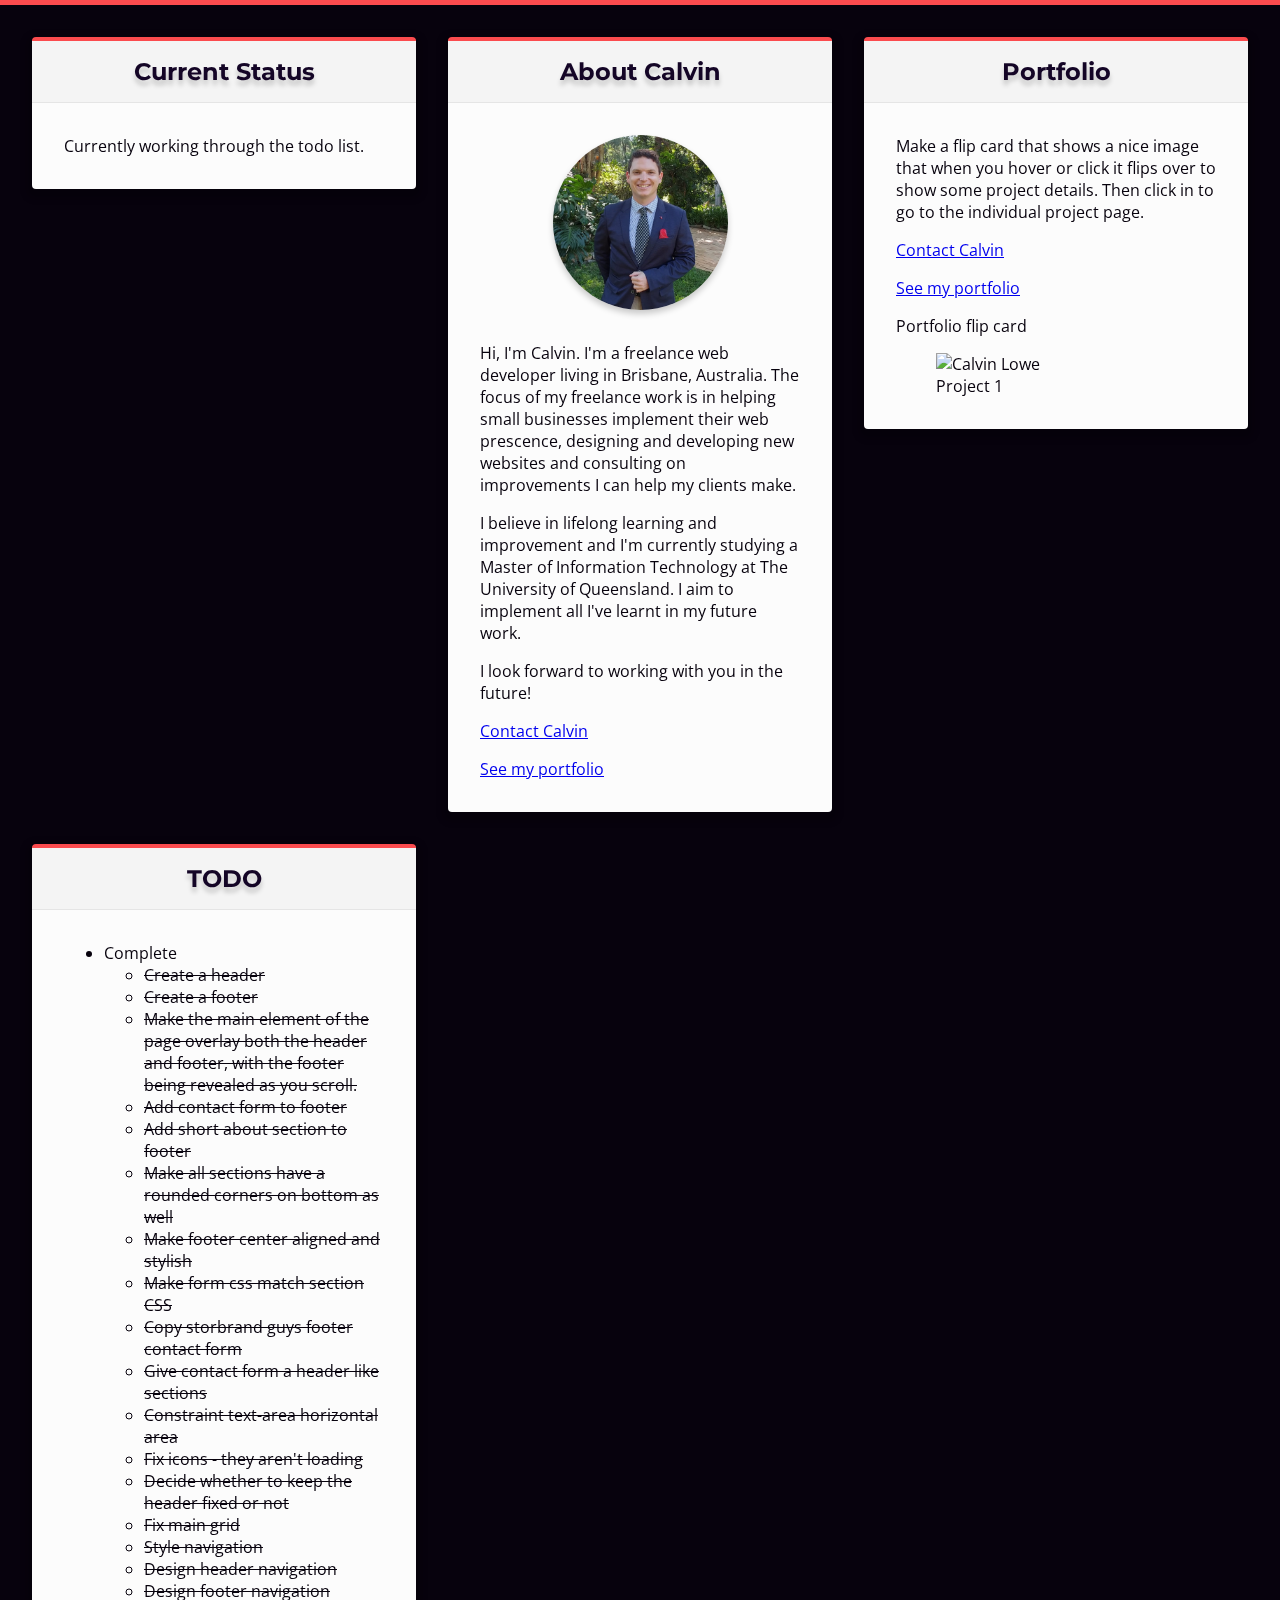
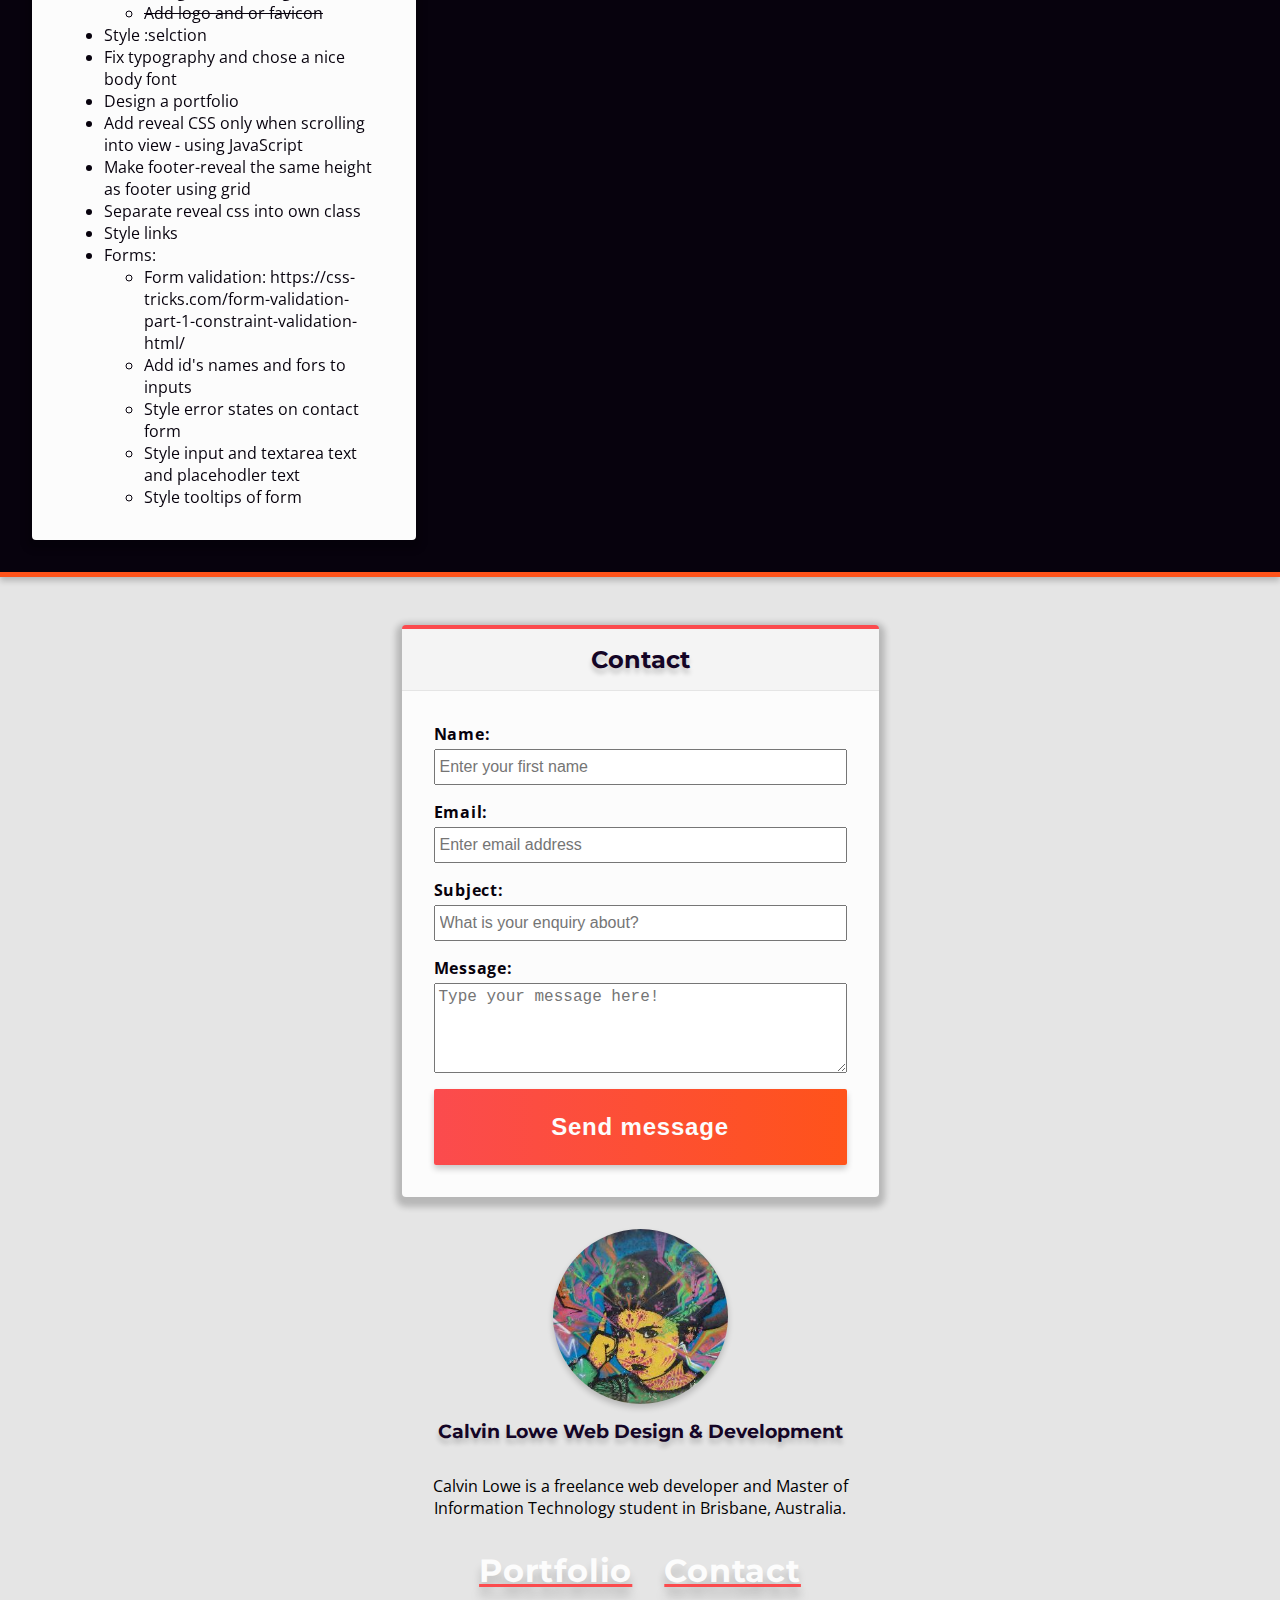
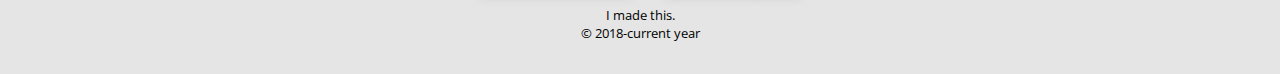
==== commit 2a711034: "Navigation styles" ====
--- a/index.html
+++ b/index.html
@@ -17,6 +17,7 @@
     <link rel="stylesheet" href="css/layout.css">
     <link rel="stylesheet" href="css/state.css">
     <link rel="stylesheet" href="css/header.css">
+    <link rel="stylesheet" href="css/navigation.css">
     <link rel="stylesheet" href="css/forms.css">
     <link rel="stylesheet" href="css/main.css">
     <link rel="stylesheet" href="css/footer.css">
@@ -35,10 +36,10 @@
     <header class="page__header">
         <img class="img--circle profile__img" alt="Calvin Lowe" src="img/cwl_400x400.jpg" width="175" height="175">
         <h1 class="heading page__header__heading">Calvin Lowe <span class="page__header__heading__subheading">Web Design &amp; Development</span></h1>
-        <nav class="page__header__nav">
-            <ul class="list page__header__nav__list">
-                <li><a class="link link_type_header"href="#">Portfolio</a></li>
-                <li><a class="link link_type_header"href="#">Contact</a></li>
+        <nav class="navigation">
+            <ul class="list navigation__list">
+                <li class="navigation__list__item"><a class="link link_nav"href="#">Portfolio</a></li>
+                <li class="navigation__list__item"><a class="link link_nav"href="#">Contact</a></li>
             </ul>
         </nav>
     </header>
@@ -129,15 +130,16 @@
                             <li>Fix icons - they aren't loading</li>
                             <li>Decide whether to keep the header fixed or not</li>
                             <li>Fix main grid</li>
+                            <li>Style navigation</li>
+                            <li>Design header navigation</li>
+                            <li>Design footer navigation</li>
+                            <li>Add logo and or favicon</li>
                         </ul>
                     </li>
 
 
-                    <li>Style navigation</li>
-                    <li>Design header navigation</li>
-                    <li>Design footer navigation</li>
-                    <li>Add logo and or favicon</li>
-                    <li>Style links</li>
+
+                    
                     <li>Style :selction</li>
                     <li>Fix typography and chose a nice body font</li>
                     <li>Design a portfolio</li>
@@ -145,6 +147,7 @@
                     <li>Add reveal CSS only when scrolling into view - using JavaScript</li>
                     <li>Make footer-reveal the same height as footer using grid</li>
                     <li>Separate reveal css into own class</li>
+                    <li>Style links</li>
                     <li>Forms:
                         <ul>
                             <li>Form validation: https://css-tricks.com/form-validation-part-1-constraint-validation-html/</li>
@@ -205,10 +208,10 @@
         <img class="img--circle profile__img" alt="Calvin Lowe" src="img/cwl_400x400.jpg" width="175" height="175">
         <h3 class="heading heading_type_footer">Calvin Lowe <span class="page__footer__heading__subheading">Web Design &amp; Development</span></h3>
         <p class="page__footer__about">Calvin Lowe is a freelance web developer and Master of Information Technology student in Brisbane, Australia.</p>
-        <nav class="page__footer__nav">
-            <ul class="list page__footer__nav__list">
-                <li><a class="link link_type_footer" href="#">Portfolio</a></li>
-                <li><a class="link link_type_footer" href="#">Contact</a></li>
+        <nav class="navigation">
+            <ul class="list navigation__list">
+                <li class="navigation__list__item"><a class="link link_nav" href="#">Portfolio</a></li>
+                <li class="navigation__list__item"><a class="link link_nav" href="#">Contact</a></li>
             </ul>
         </nav>
         <small>I made this.</small>
--- a/css/base.css
+++ b/css/base.css
@@ -8,6 +8,9 @@
 /*=============================================================================
 #   Base
 =============================================================================*/
+* {
+	/*font-family: 'Montserrat', sans-serif;*/
+}
 p {
 	max-width: var(--text-width);
 }
@@ -29,6 +32,7 @@
 	margin-top: 0;
 	margin-bottom: 1rem;
 	color: var(--secondary-dark-colour);
+	text-shadow: 0 5px 5px rgba(0,0,0,0.2);
 }
 .list {
 	padding: 0;
--- a/css/navigation.css
+++ b/css/navigation.css
@@ -0,0 +1,22 @@
+/**
+@author: Calvin Lowe
+@url: https://calvinlowe.com
+@date: 28.09.18
+**/
+
+/*=============================================================================
+#   Navigation
+=============================================================================*/
+.navigation__list {
+    display: flex;
+    flex-direction: row;
+    justify-content: center;
+}
+
+.page__header .navigation__list {
+    margin: 0;
+}
+
+.navigation__list__item {
+    margin: 0 1rem;
+}--- a/css/footer.css
+++ b/css/footer.css
@@ -21,7 +21,6 @@
     z-index: 1;
 }
 .heading_type_footer {
-    font-weight: 400;
     margin: 1rem;
 }
 .page__footer__about {
--- a/css/links.css
+++ b/css/links.css
@@ -8,9 +8,20 @@
 #   Links
 =============================================================================*/
 .link {
-    
+    cursor: point;
 }
 
-.link_type_footer, .link_type_footer:visited, .link_type_header, .link_type_header:visited {
+.link_nav {
+    font-family: 'Montserrat', sans-serif;
+    font-weight: bold;
+    font-size: 2rem;
     color: var(--primary-light-colour);
+    text-shadow: 0 10px 10px rgba(0,0,0,0.2);
+    text-decoration-color: var(--primary-accent-colour);
+    letter-spacing: 0.05rem;
+}
+
+.link_nav:hover, link_nav:focus {
+    color: var(--secondary-accent-colour);
+    text-shadow: 0 20px 20px rgba(0,0,0,0.2);
 }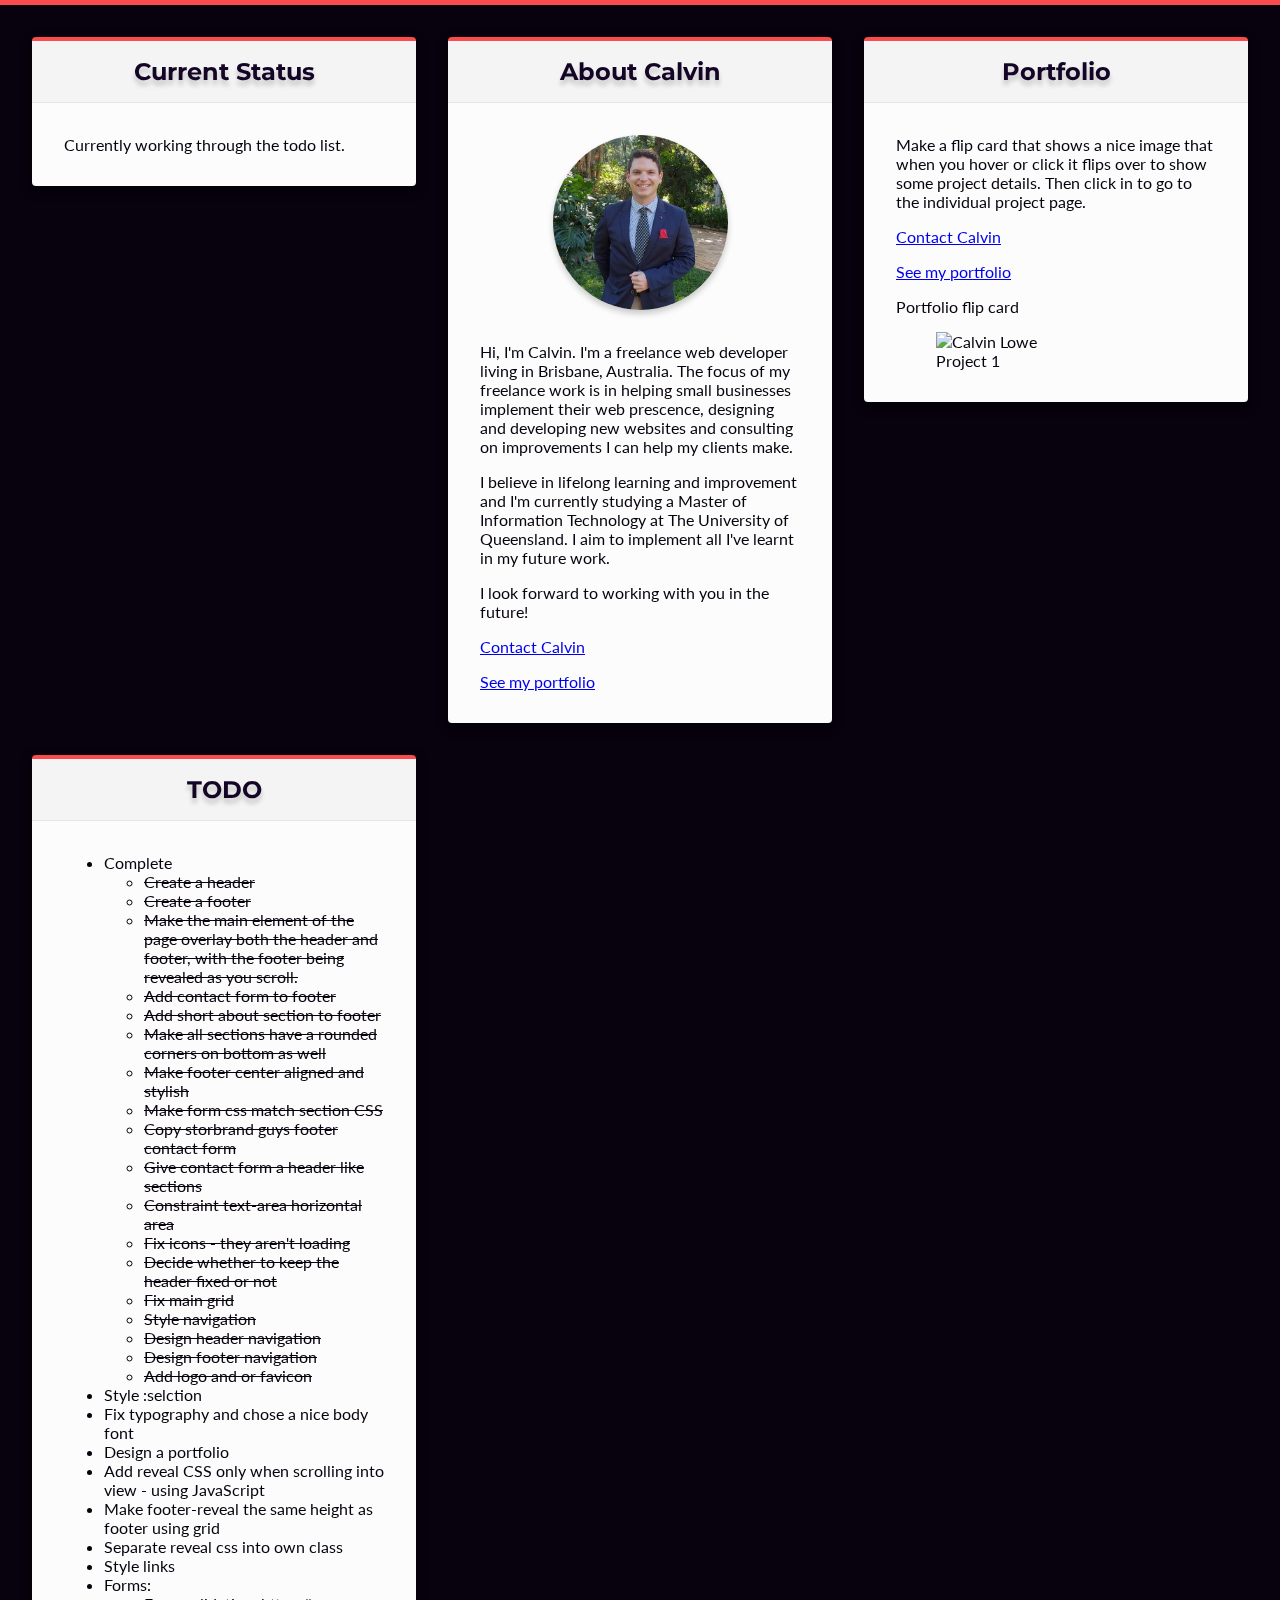
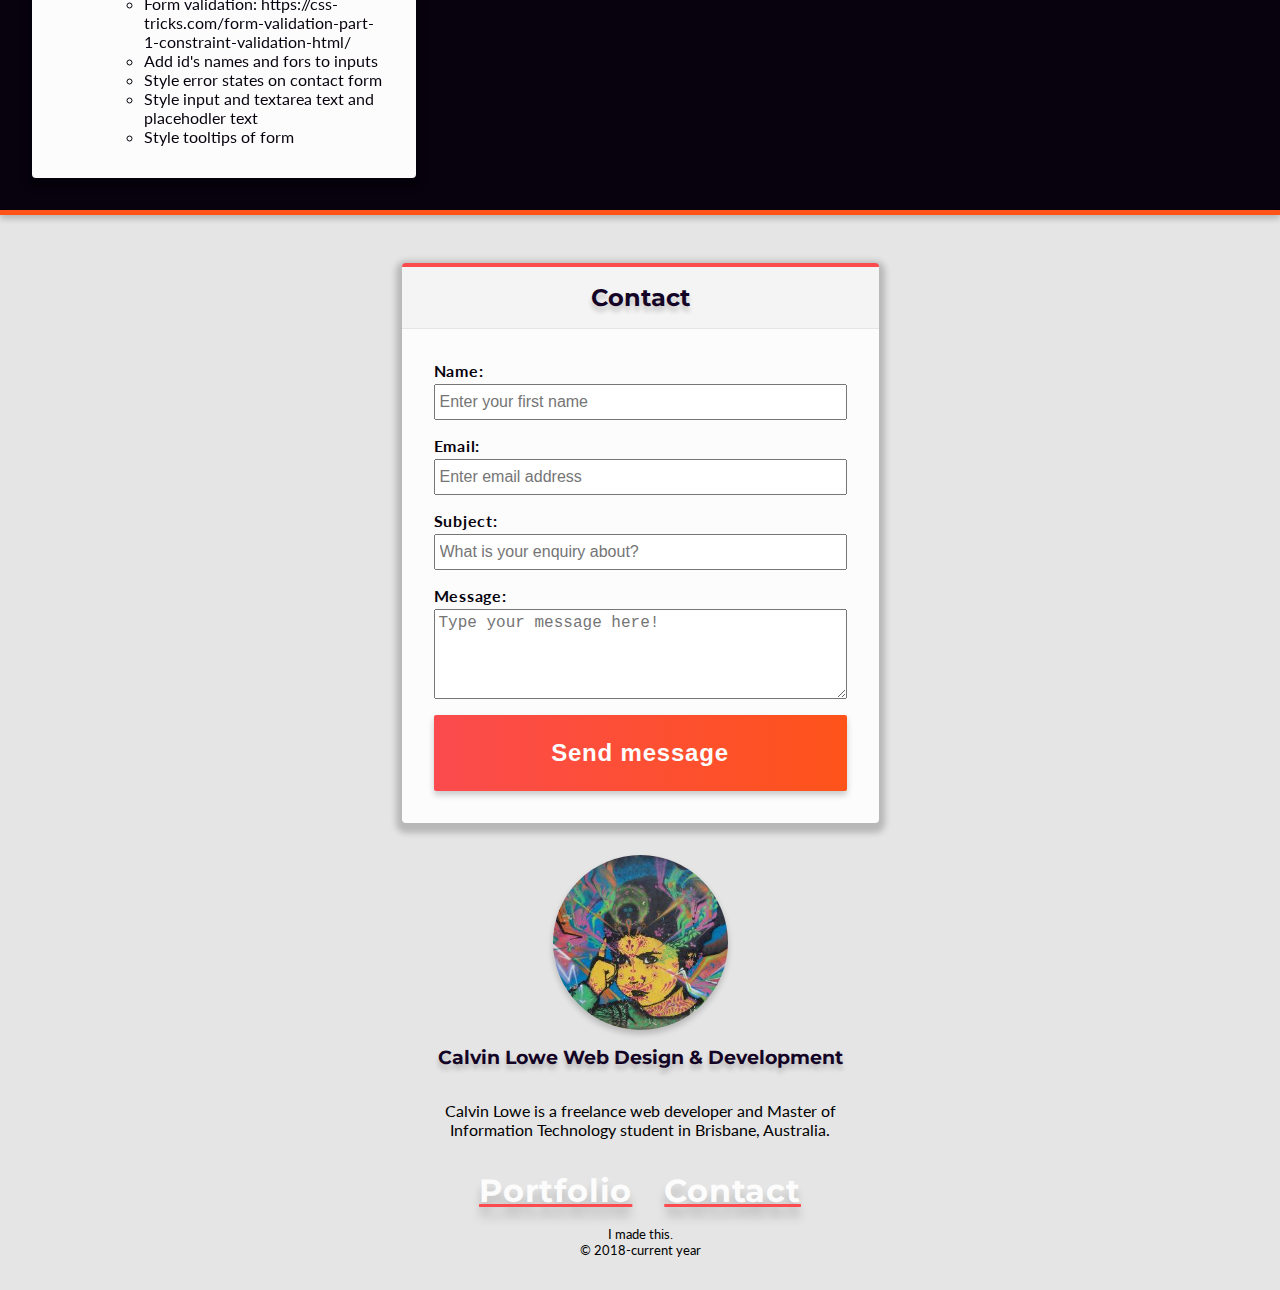
==== commit 9b1f347a: "Updated body font to Lato" ====
--- a/index.html
+++ b/index.html
@@ -8,7 +8,7 @@
     <meta name="description" content="Calvin Lowe is freelance a web developer who specialises in helping small business create and optimise their presence on the web">
 
     <!-- External resources -->
-    <link href="https://fonts.googleapis.com/css?family=Montserrat:400,900|Open+Sans" rel="stylesheet">
+    <link href="https://fonts.googleapis.com/css?family=Montserrat:400,900|Lato" rel="stylesheet">
     <script defer src="https://use.fontawesome.com/releases/v5.0.13/js/all.js" integrity="sha384-xymdQtn1n3lH2wcu0qhcdaOpQwyoarkgLVxC/wZ5q7h9gHtxICrpcaSUfygqZGOe" crossorigin="anonymous"></script>
 
     <!-- Stylesheets -->
--- a/css/base.css
+++ b/css/base.css
@@ -8,9 +8,6 @@
 /*=============================================================================
 #   Base
 =============================================================================*/
-* {
-	/*font-family: 'Montserrat', sans-serif;*/
-}
 p {
 	max-width: var(--text-width);
 }
@@ -21,7 +18,7 @@
     background-size: cover;
     background-repeat: no-repeat;
 	background-attachment: fixed;
-	font-family: 'Open Sans', sans-serif;
+	font-family: 'Lato', sans-serif;
 	box-sizing: border-box;
 }
 .main {
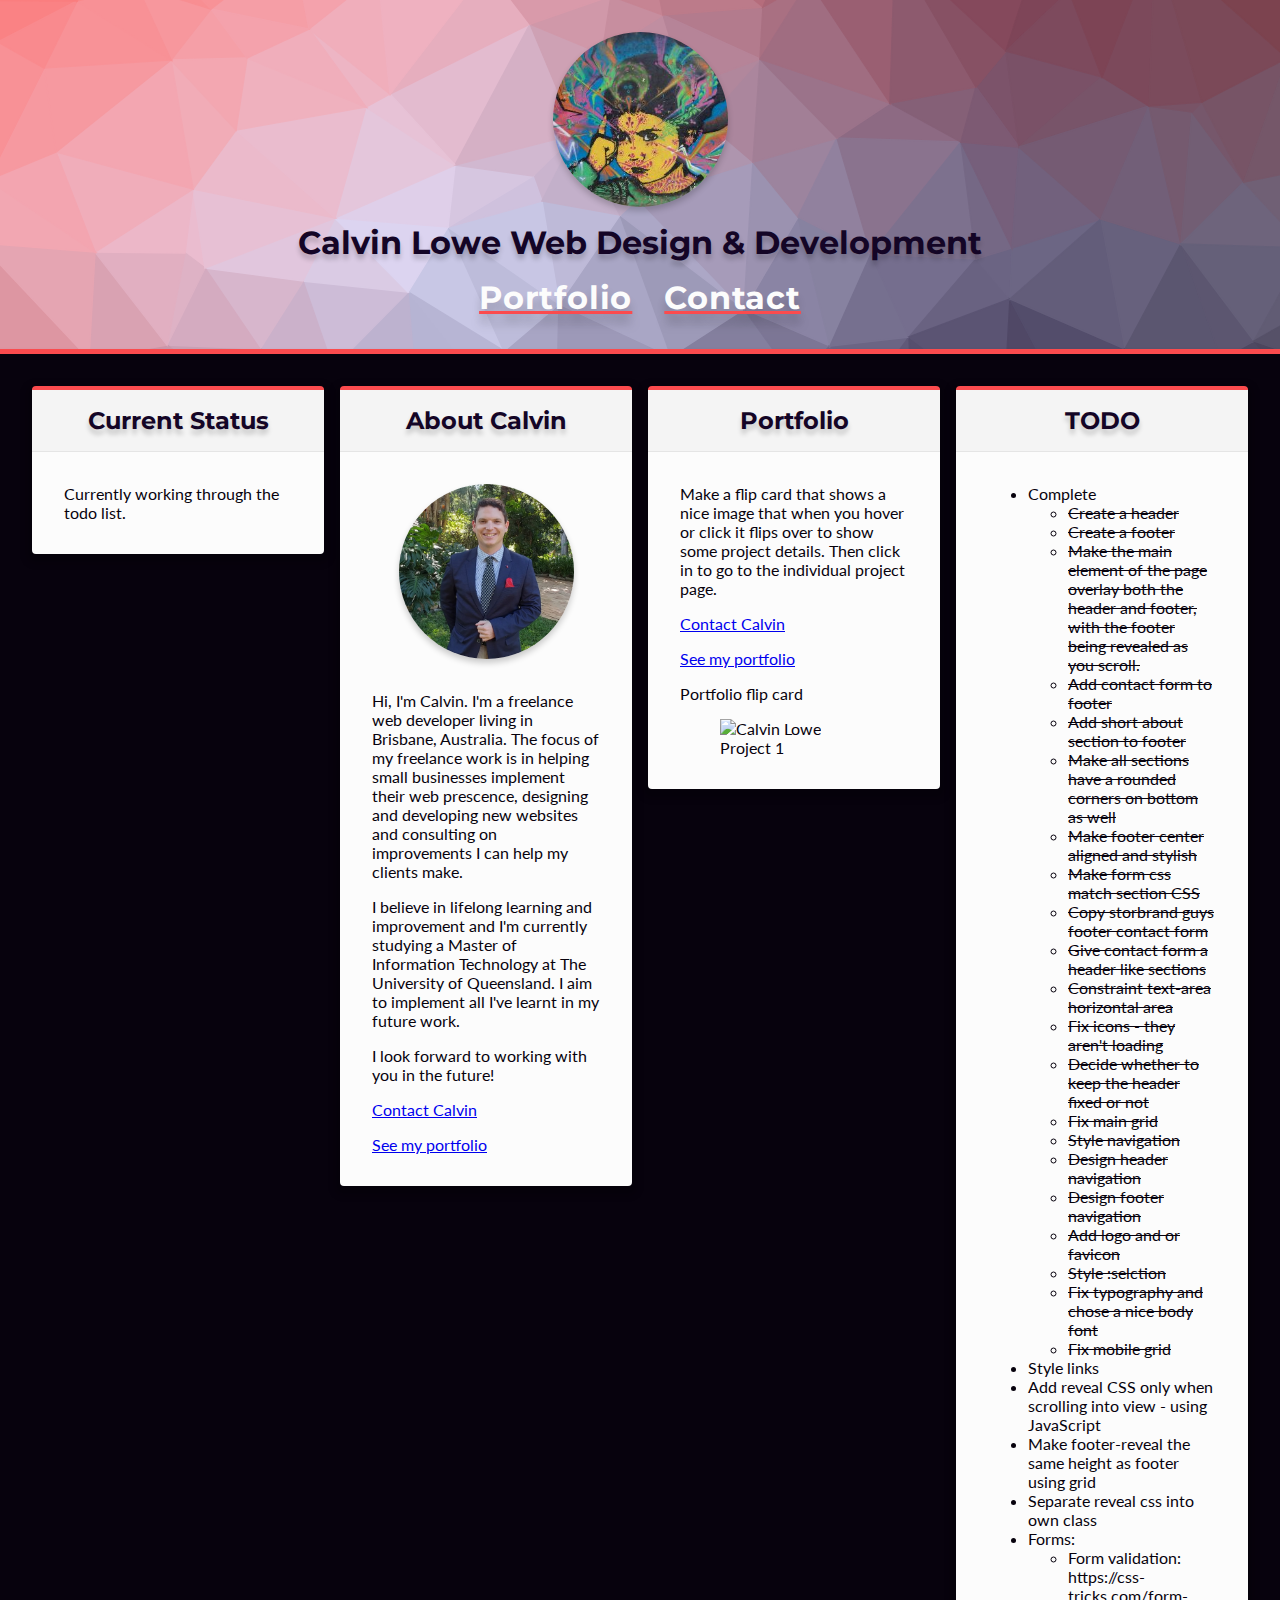
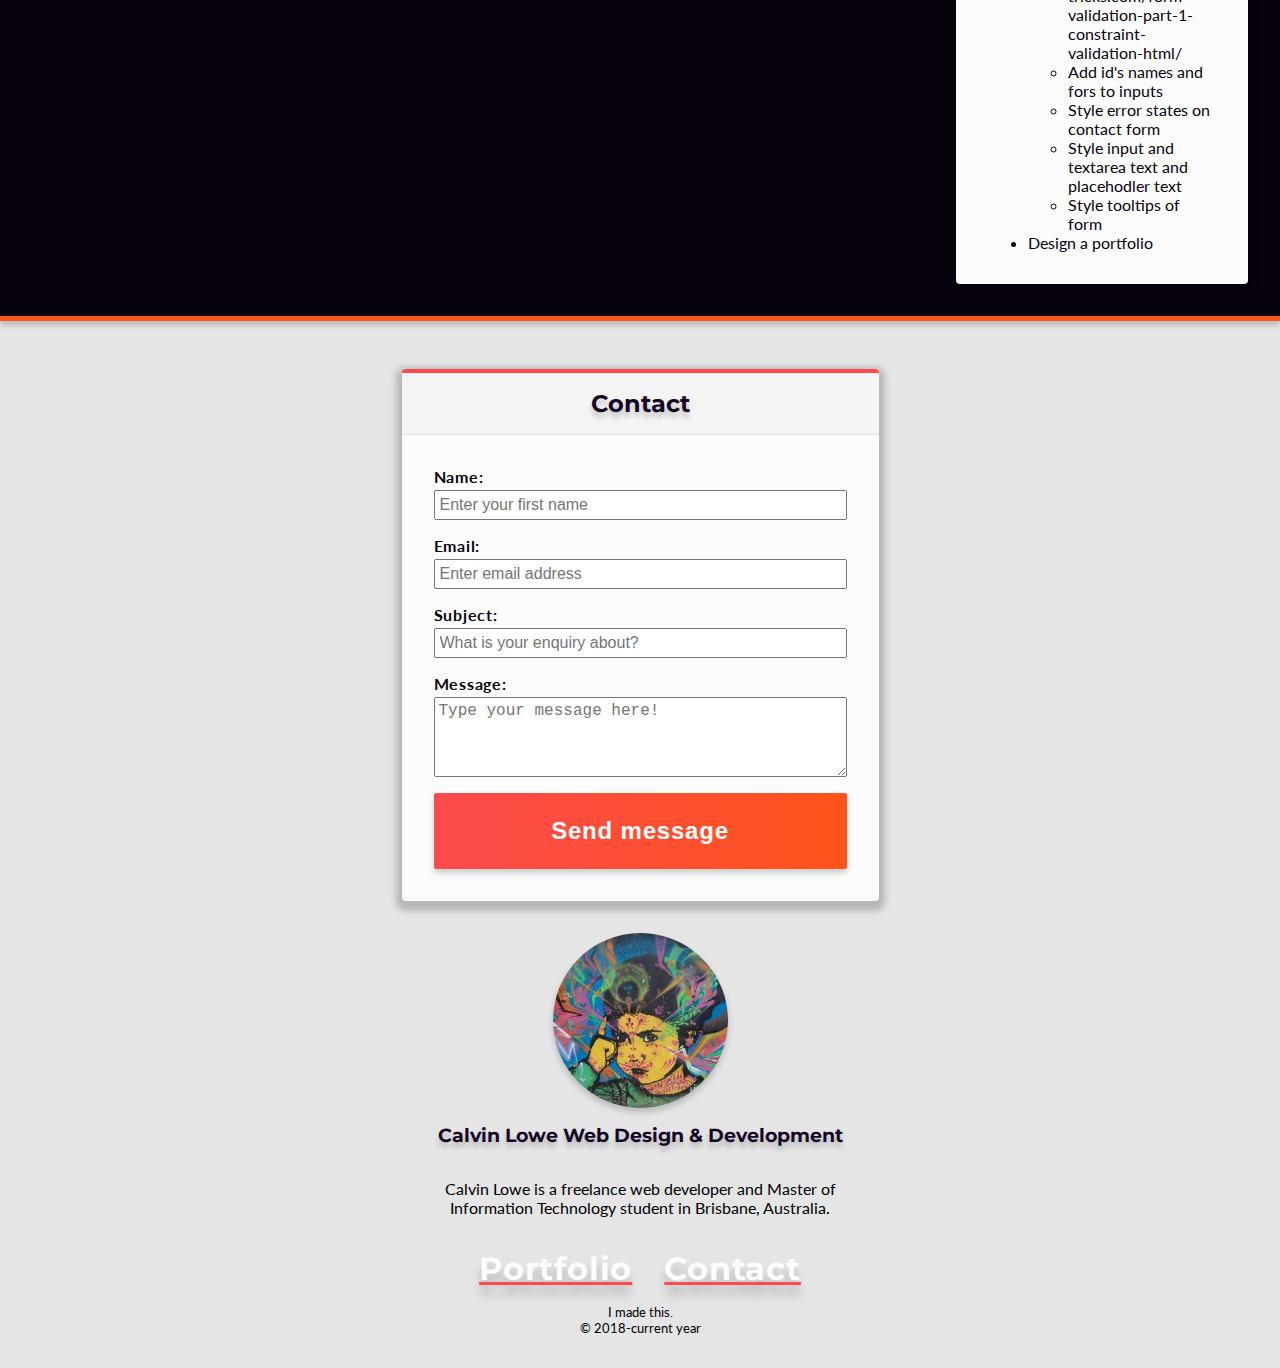
==== commit 1e9c0a48: "Fixed mobile, main grid" ====
--- a/index.html
+++ b/index.html
@@ -134,20 +134,21 @@
                             <li>Design header navigation</li>
                             <li>Design footer navigation</li>
                             <li>Add logo and or favicon</li>
+                            <li>Style :selction</li>
+                            <li>Fix typography and chose a nice body font</li>
+                            <li>Fix mobile grid</li>
                         </ul>
                     </li>
 
 
 
                     
-                    <li>Style :selction</li>
-                    <li>Fix typography and chose a nice body font</li>
-                    <li>Design a portfolio</li>
-
+                    
+                    <li>Style links</li>
+                    
                     <li>Add reveal CSS only when scrolling into view - using JavaScript</li>
                     <li>Make footer-reveal the same height as footer using grid</li>
                     <li>Separate reveal css into own class</li>
-                    <li>Style links</li>
                     <li>Forms:
                         <ul>
                             <li>Form validation: https://css-tricks.com/form-validation-part-1-constraint-validation-html/</li>
@@ -157,6 +158,7 @@
                             <li>Style tooltips of form</li>
                         </ul>
                     </li>
+                    <li>Design a portfolio</li>
                 </ul>
 				</figure>
 			</div>
@@ -206,7 +208,7 @@
             </div>
         </form>
         <img class="img--circle profile__img" alt="Calvin Lowe" src="img/cwl_400x400.jpg" width="175" height="175">
-        <h3 class="heading heading_type_footer">Calvin Lowe <span class="page__footer__heading__subheading">Web Design &amp; Development</span></h3>
+        <h3 class="heading heading_type_footer">Calvin Lowe Web Design &amp; Development</h3>
         <p class="page__footer__about">Calvin Lowe is a freelance web developer and Master of Information Technology student in Brisbane, Australia.</p>
         <nav class="navigation">
             <ul class="list navigation__list">
--- a/css/base.css
+++ b/css/base.css
@@ -8,6 +8,10 @@
 /*=============================================================================
 #   Base
 =============================================================================*/
+* , *:before, *:after { 
+	box-sizing:border-box; 
+}
+
 p {
 	max-width: var(--text-width);
 }
@@ -19,7 +23,7 @@
     background-repeat: no-repeat;
 	background-attachment: fixed;
 	font-family: 'Lato', sans-serif;
-	box-sizing: border-box;
+	
 }
 .main {
     padding: 1rem;
--- a/css/layout.css
+++ b/css/layout.css
@@ -9,14 +9,24 @@
 =============================================================================*/
 .page-grid {
     display: grid;
+    max-width: 100%;
 }
 
 .main-grid {
+    padding: 2rem 1rem;
     display: grid;
-    grid-template-columns: 1fr 1fr 1fr;
-    grid-gap: 2rem;
+    max-width: 100%;
+    /*grid-template-columns: 1fr 1fr 1fr;*/
+    grid-template-columns: repeat(auto-fit, minmax(200px,1fr));
+    grid-gap: 1rem;
     align-items: start;
     justify-content: center;
+}
+
+@media (min-width: 1000px) {
+	.main-grid {
+		padding: 2rem;
+	}
 }
 
 .footer-grid {
--- a/css/header.css
+++ b/css/header.css
@@ -8,14 +8,9 @@
 #   Header
 =============================================================================*/
 .page__header {
-    padding: 2rem;
-
-    position: fixed;
-    width: 100%;
-    z-index: 2;
+    padding: 2rem 1rem;
+    text-align: center;
 }
-.page__header--reveal {
-    height: 200px;
-    z-index: 1;
-}
-.page__header__heading {}+.page__header__heading {
+    margin: 1rem 0;
+}--- a/css/navigation.css
+++ b/css/navigation.css
@@ -9,7 +9,7 @@
 =============================================================================*/
 .navigation__list {
     display: flex;
-    flex-direction: row;
+    flex-flow: row wrap;
     justify-content: center;
 }
 
--- a/css/forms.css
+++ b/css/forms.css
@@ -13,7 +13,8 @@
 }
 .form__wrapper {
     padding: 0 2rem 2rem 2rem;
-    display: grid; 
+    display: grid;
+    
 }
 
 .form__label {
--- a/css/main.css
+++ b/css/main.css
@@ -12,9 +12,8 @@
     border-top: 5px solid var(--primary-accent-colour);
     border-bottom: 5px solid var(--secondary-accent-colour);
     box-shadow: 0 4px 6px 0 rgba(0,0,0,0.2);
-    padding: 2rem;
-
-    position: relative;
-    z-index: 3;
+    
+    /*position: relative;
+    z-index: 3;*/
 }
 
--- a/css/footer.css
+++ b/css/footer.css
@@ -8,9 +8,9 @@
 #   Footer
 =============================================================================*/
 .page__footer {
-    padding: 2rem;
+    padding: 2rem 1rem;
     text-align: center;
-
+    overflow: hidden; /* .form__wrapper & .form__input padding are causing horizontal overflow
     /*position: fixed;
     bottom: 0;
     width: 100%;
--- a/css/links.css
+++ b/css/links.css
@@ -8,7 +8,6 @@
 #   Links
 =============================================================================*/
 .link {
-    cursor: point;
 }
 
 .link_nav {
--- a/css/sections.css
+++ b/css/sections.css
@@ -13,7 +13,6 @@
     border-top: 4px solid var(--primary-accent-colour);
     box-shadow: 0 4px 6px 6px rgba(0,0,0,0.2);
     border-radius: 4px;
-    max-width: var(--text-width);
 }
 .section__header {
     background-color: #f4f4f4;
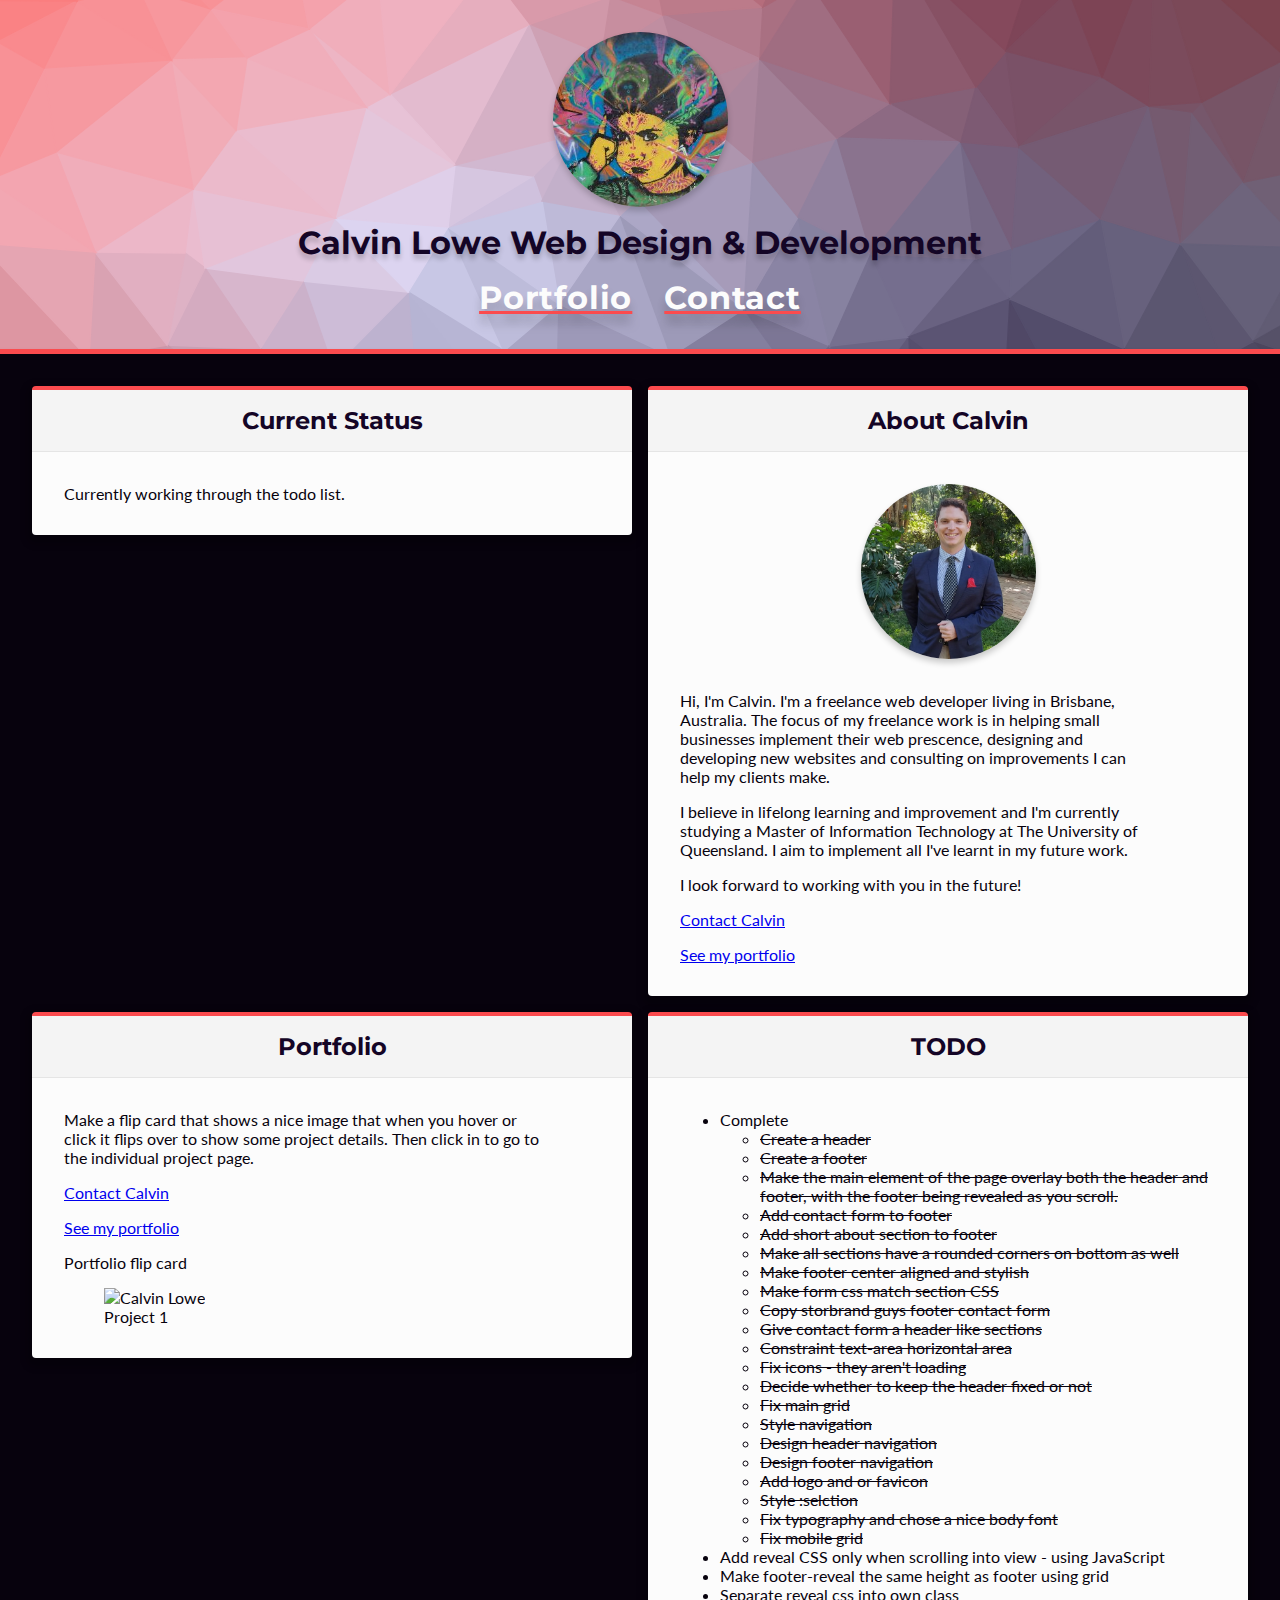
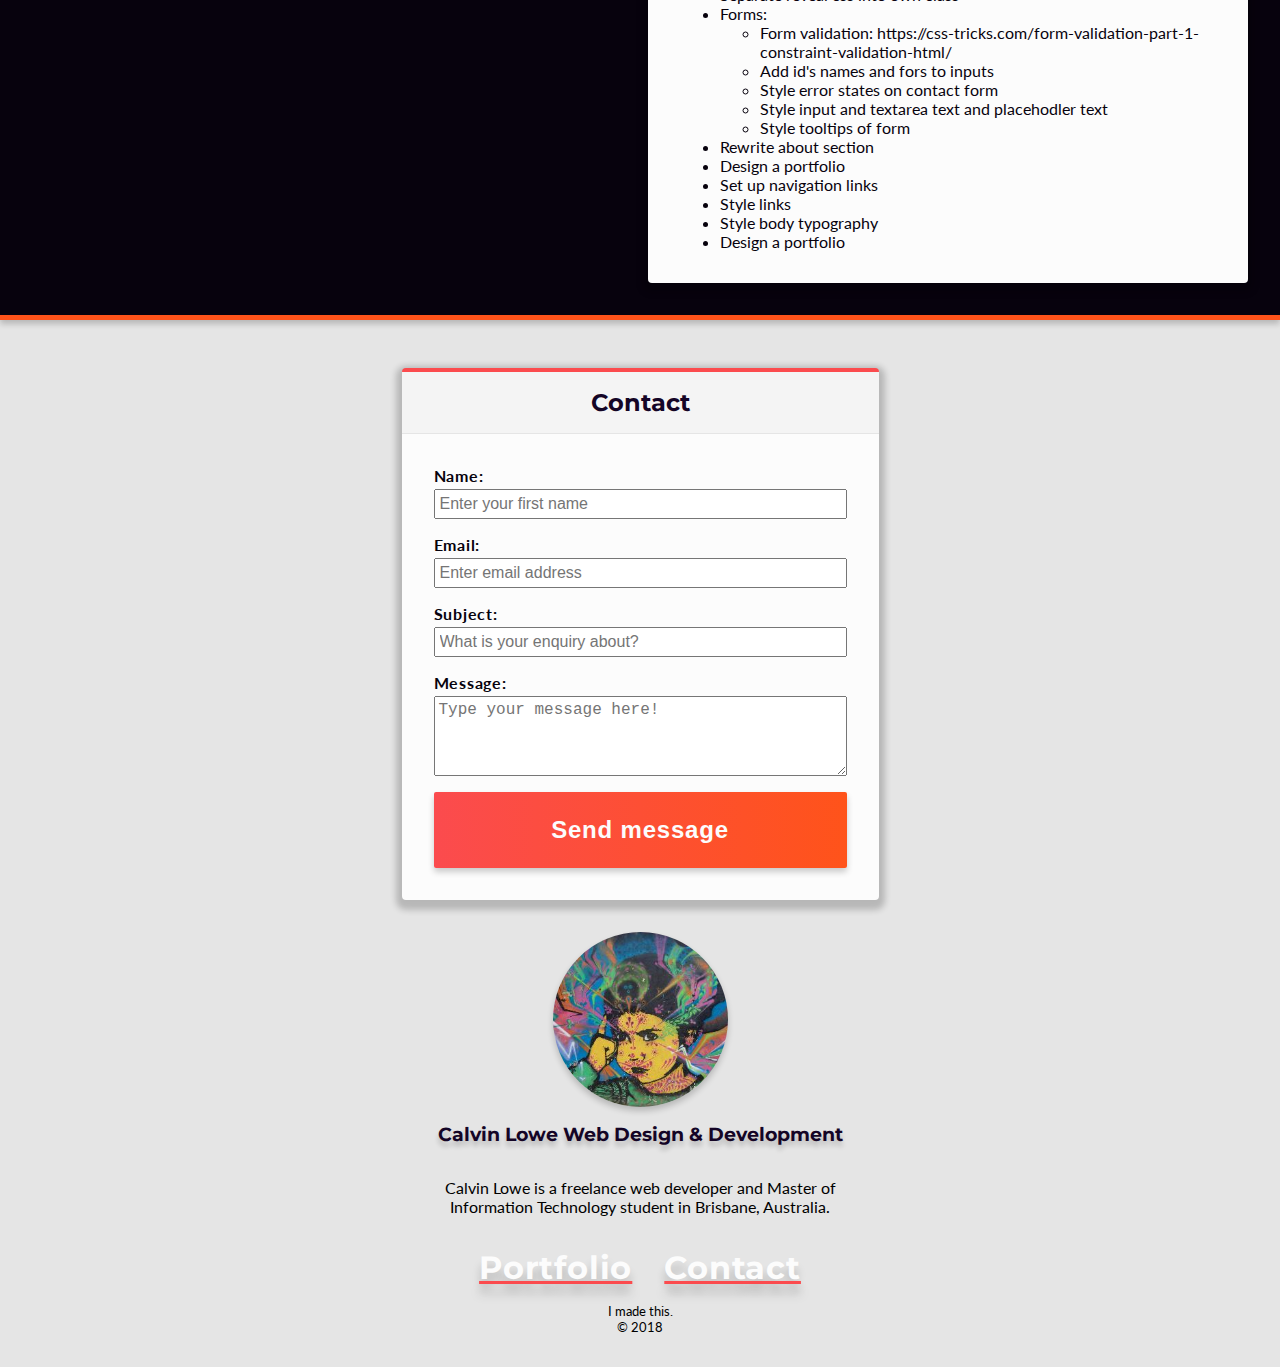
==== commit 9261862d: "Working on footer reveal" ====
--- a/index.html
+++ b/index.html
@@ -101,7 +101,7 @@
 				<p><a class="link" href="/portfolio">See my portfolio</a></p>
 				<div>Portfolio flip card</div>
 				<figure>
-				<img alt="Calvin Lowe" src="http://via.placeholder.com/200x100">
+				<img alt="Calvin Lowe" src="">
 				<figcaption>Project 1</figcaption>
 				</figure>
 			</div>
@@ -143,8 +143,7 @@
 
 
                     
-                    
-                    <li>Style links</li>
+    
                     
                     <li>Add reveal CSS only when scrolling into view - using JavaScript</li>
                     <li>Make footer-reveal the same height as footer using grid</li>
@@ -158,6 +157,11 @@
                             <li>Style tooltips of form</li>
                         </ul>
                     </li>
+                    <li>Rewrite about section</li>
+                    <li>Design a portfolio</li>
+                    <li>Set up navigation links</li>
+                    <li>Style links</li>
+                    <li>Style body typography</li>
                     <li>Design a portfolio</li>
                 </ul>
 				</figure>
@@ -165,7 +169,6 @@
         </section>
         
     </main>
-    <footer class="page__footer--reveal"></footer>
     <footer class="page__footer footer-grid">
         
         <form class="section form page__footer__form validate">
@@ -208,7 +211,7 @@
             </div>
         </form>
         <img class="img--circle profile__img" alt="Calvin Lowe" src="img/cwl_400x400.jpg" width="175" height="175">
-        <h3 class="heading heading_type_footer">Calvin Lowe Web Design &amp; Development</h3>
+        <h3 class="heading page__footer__heading">Calvin Lowe Web Design &amp; Development</h3>
         <p class="page__footer__about">Calvin Lowe is a freelance web developer and Master of Information Technology student in Brisbane, Australia.</p>
         <nav class="navigation">
             <ul class="list navigation__list">
@@ -217,10 +220,11 @@
             </ul>
         </nav>
         <small>I made this.</small>
-        <small>&copy; 2018-current year</small>
+        <small>&copy; 2018</small>
     </footer>
 
     <!-- Scripts -->
-    <script src="js/validate.js"></script>
+    <script src="js/reveal.js"></script>
+    <!--<script src="js/validate.js"></script>-->
 </body>
 </html>
--- a/css/base.css
+++ b/css/base.css
@@ -33,7 +33,6 @@
 	margin-top: 0;
 	margin-bottom: 1rem;
 	color: var(--secondary-dark-colour);
-	text-shadow: 0 5px 5px rgba(0,0,0,0.2);
 }
 .list {
 	padding: 0;
--- a/css/layout.css
+++ b/css/layout.css
@@ -17,7 +17,7 @@
     display: grid;
     max-width: 100%;
     /*grid-template-columns: 1fr 1fr 1fr;*/
-    grid-template-columns: repeat(auto-fit, minmax(200px,1fr));
+    grid-template-columns: repeat(auto-fit, minmax(400px,1fr));
     grid-gap: 1rem;
     align-items: start;
     justify-content: center;
--- a/css/header.css
+++ b/css/header.css
@@ -13,4 +13,5 @@
 }
 .page__header__heading {
     margin: 1rem 0;
+    text-shadow: 0 5px 5px rgba(0,0,0,0.2);
 }--- a/css/footer.css
+++ b/css/footer.css
@@ -10,19 +10,25 @@
 .page__footer {
     padding: 2rem 1rem;
     text-align: center;
-    overflow: hidden; /* .form__wrapper & .form__input padding are causing horizontal overflow
-    /*position: fixed;
-    bottom: 0;
-    width: 100%;
-    z-index: 2;*/
+    overflow: hidden; /* .form__wrapper & .form__input padding are causing horizontal overflow */
 }
-.page__footer--reveal {
-    display: none;
-    z-index: 1;
-}
-.heading_type_footer {
+.page__footer__heading {
     margin: 1rem;
+    text-shadow: 0 5px 5px rgba(0,0,0,0.2);
 }
 .page__footer__about {
     display: inline-block;
+}
+/* Footer reveal */
+.main, .page__header {
+    z-index: 2;
+}
+/* Toggle these on using JS */
+.page__footer--reveal {
+    position: sticky;
+    bottom: -400px;
+    z-index: 1;
+}
+.page__footer--visually-hidden {
+    visibility: hidden;
 }